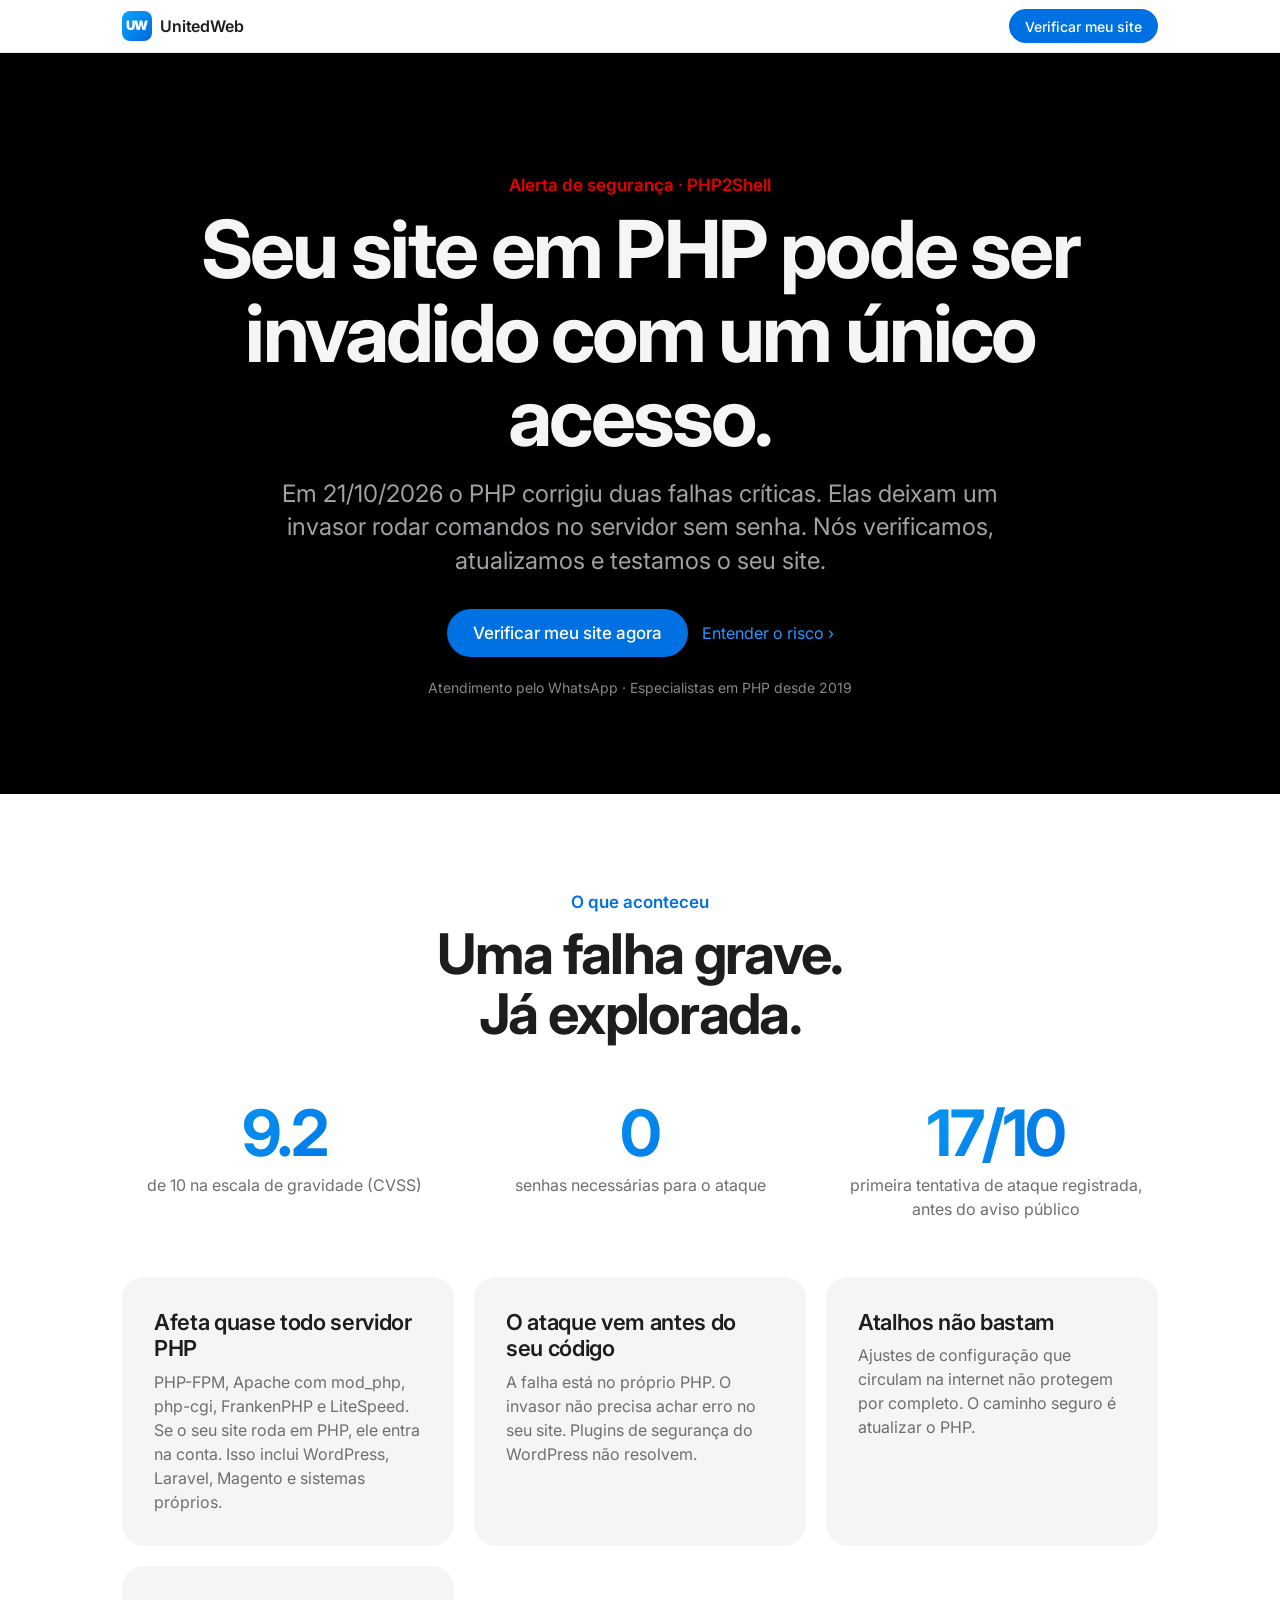
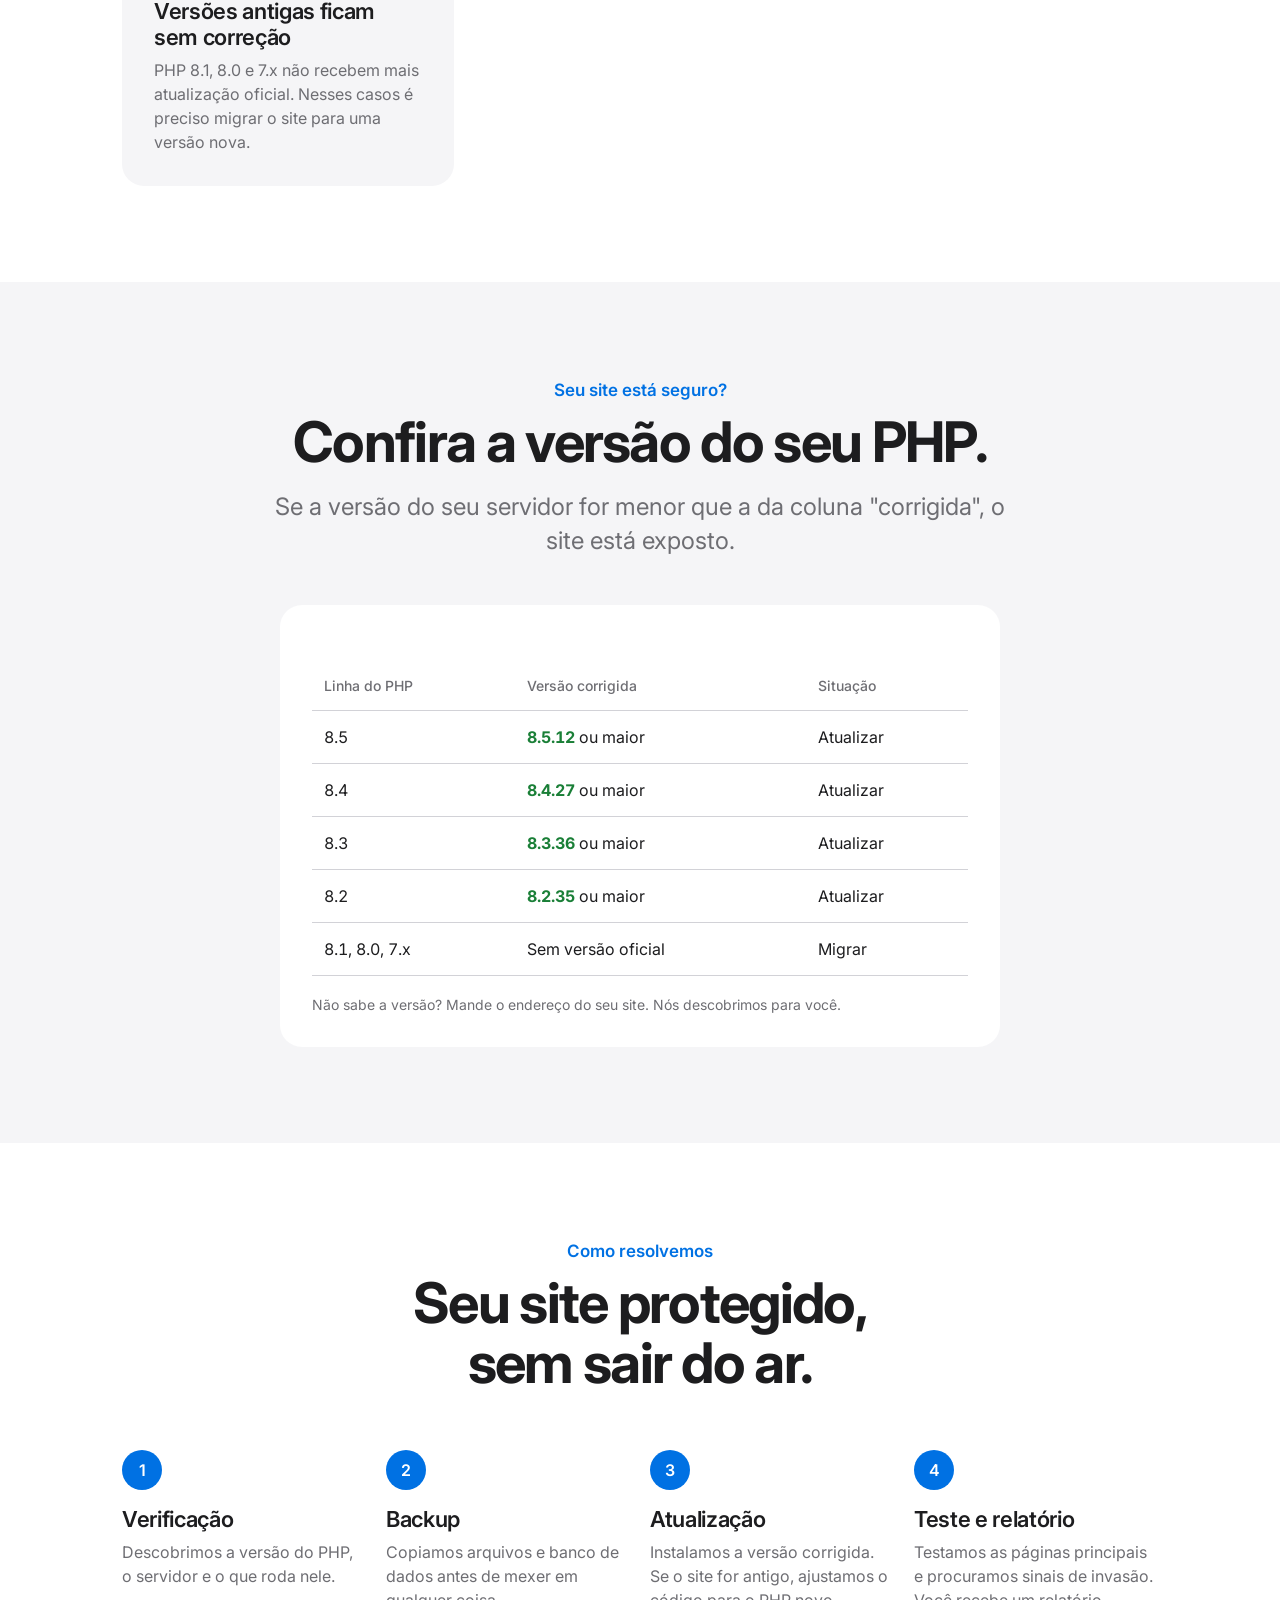
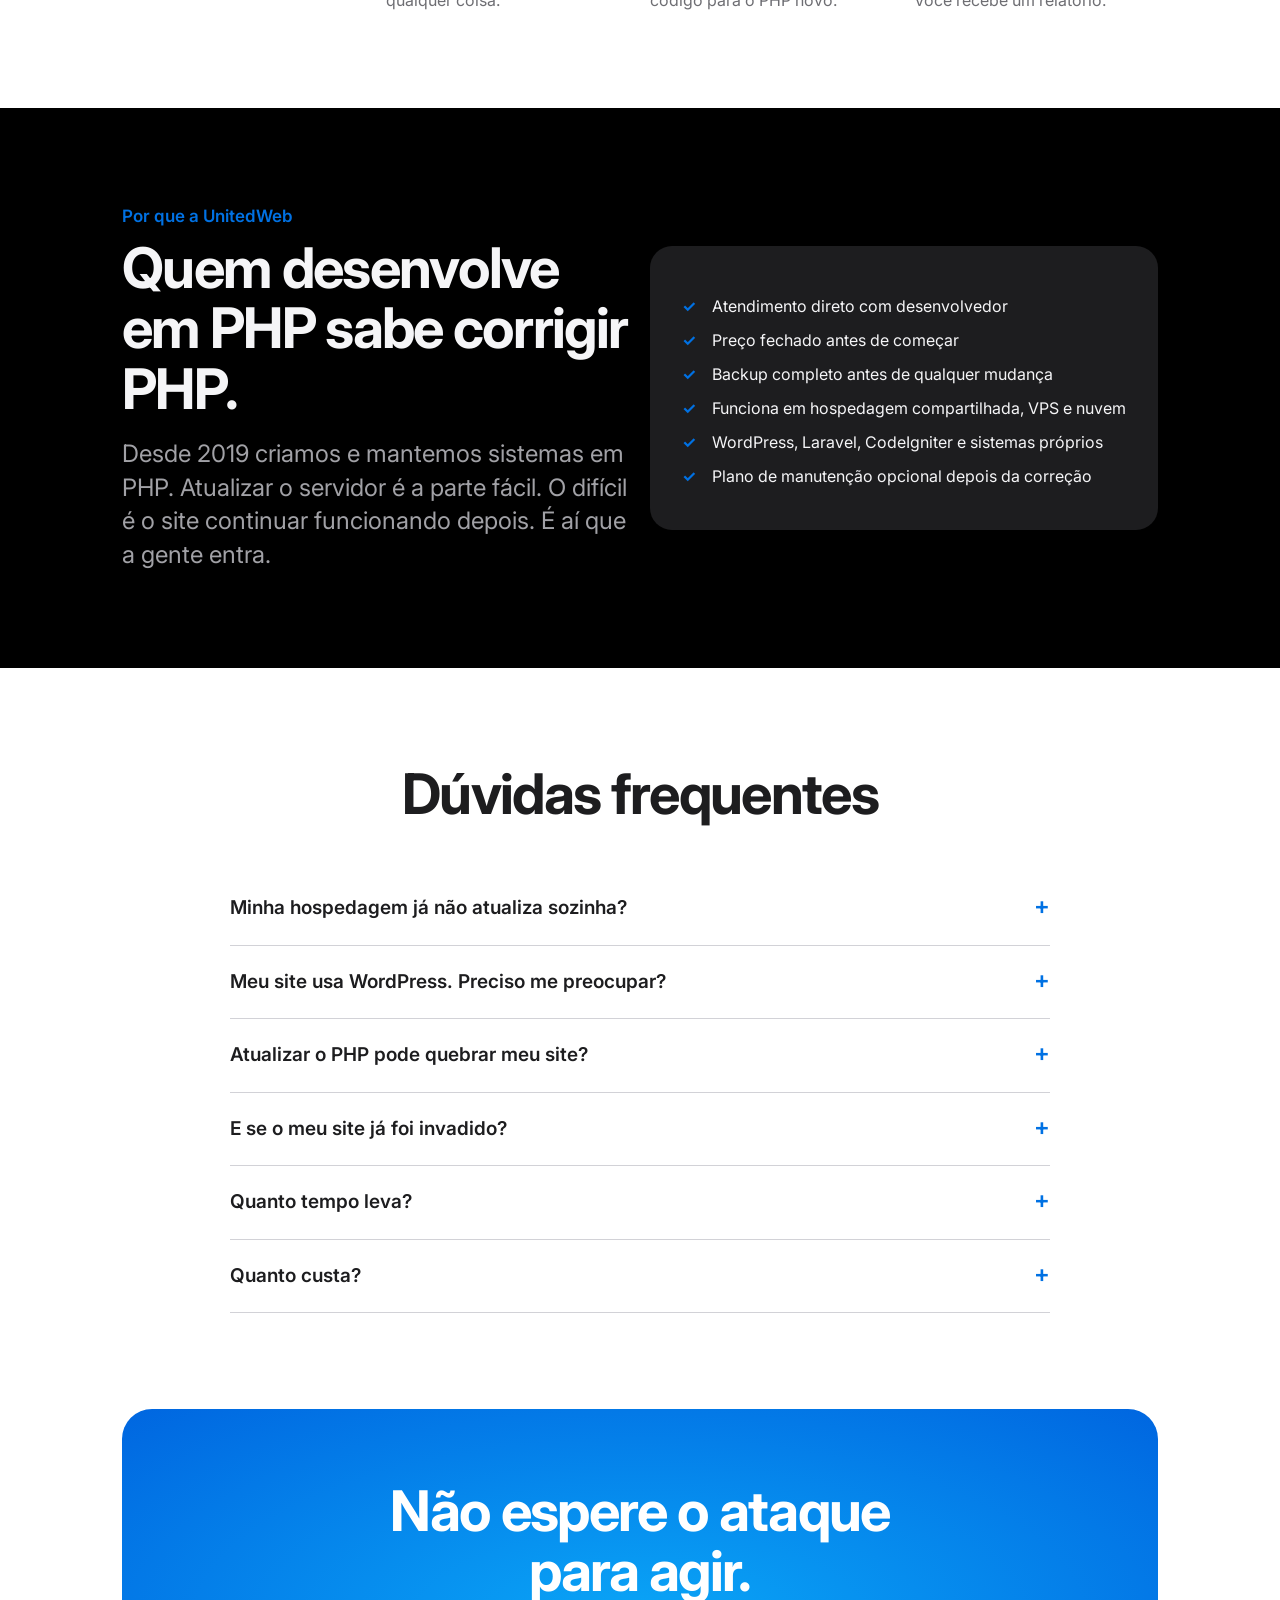
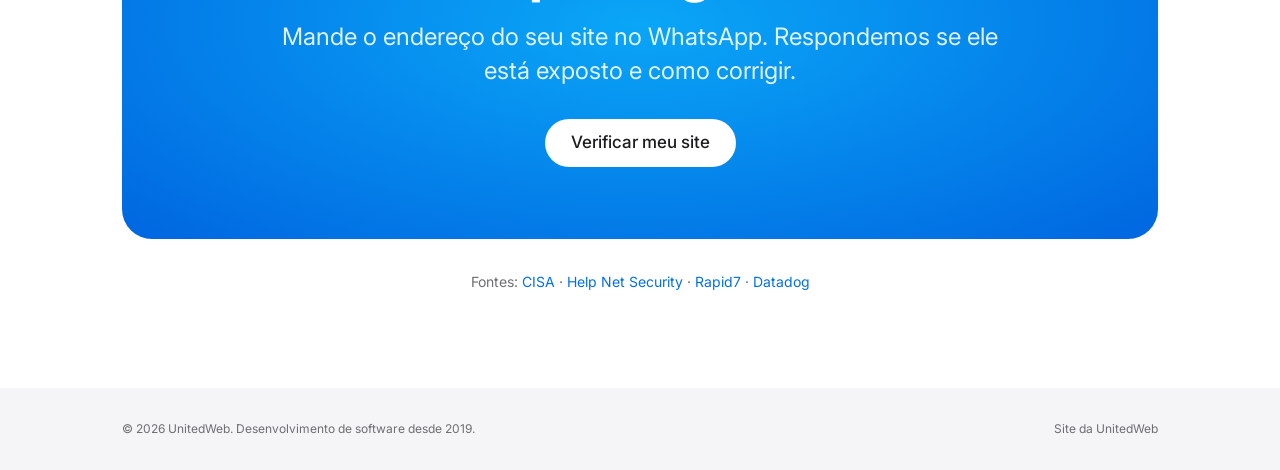
==== php2shell/index.html @ ccfaf6d2 "feat: site da UnitedWeb e landing page da campanha PHP2Shell Co-Authored-By: Claude Opus 5.5 <norepl" ====
<!doctype html>
<html lang="pt-BR">
<head>
  <meta charset="utf-8">
  <meta name="viewport" content="width=device-width, initial-scale=1">
  <title>Falha PHP2Shell: corrija seu site PHP hoje — UnitedWeb</title>
  <meta name="description" content="Falha crítica no PHP (CVE-2026-109618 e CVE-2026-109619) permite invasão sem senha. A UnitedWeb verifica, atualiza o PHP e testa o seu site.">
  <meta property="og:title" content="Falha PHP2Shell: seu site PHP está protegido?">
  <meta property="og:description" content="Verificação, atualização do PHP e teste do site, feitos por especialistas desde 2019.">
  <meta property="og:image" content="../assets/og.png">
  <meta name="theme-color" content="#000000">
  <link rel="preconnect" href="https://fonts.googleapis.com">
  <link rel="preconnect" href="https://fonts.gstatic.com" crossorigin>
  <link href="https://fonts.googleapis.com/css2?family=Inter:wght@400;500;600;700;900&display=swap" rel="stylesheet">
  <link rel="stylesheet" href="../styles.css">
</head>
<body class="has-sticky">
  <nav class="nav">
    <div class="wrap">
      <a class="logo" href="../"><b>UW</b> UnitedWeb</a>
      <a class="btn" style="min-height:34px;padding:0 16px;font-size:14px" data-wa="Olá! Quero verificar meu site contra a falha PHP2Shell.">Verificar meu site</a>
    </div>
  </nav>

  <header class="hero dark center">
    <div class="wrap">
      <p class="eyebrow red">Alerta de segurança · PHP2Shell</p>
      <h1>Seu site em PHP pode ser invadido com um único acesso.</h1>
      <p class="lead" style="color:#a1a1a6">Em 21/10/2026 o PHP corrigiu duas falhas críticas. Elas deixam um invasor rodar comandos no servidor sem senha. Nós verificamos, atualizamos e testamos o seu site.</p>
      <div class="btns">
        <a class="btn" data-wa="Olá! Quero verificar meu site contra a falha PHP2Shell.">Verificar meu site agora</a>
        <a class="link-arrow" style="color:#2997ff" href="#risco">Entender o risco</a>
      </div>
      <p class="small" style="color:#86868b;margin-top:20px">Atendimento pelo WhatsApp · Especialistas em PHP desde 2019</p>
    </div>
  </header>

  <section id="risco">
    <div class="wrap">
      <div class="center">
        <p class="eyebrow">O que aconteceu</p>
        <h2>Uma falha grave.<br>Já explorada.</h2>
      </div>
      <div class="stats center">
        <div class="stat"><strong>9.2</strong><span>de 10 na escala de gravidade (CVSS)</span></div>
        <div class="stat"><strong>0</strong><span>senhas necessárias para o ataque</span></div>
        <div class="stat"><strong>17/10</strong><span>primeira tentativa de ataque registrada, antes do aviso público</span></div>
      </div>
      <div class="grid g2">
        <div class="card"><h3>Afeta quase todo servidor PHP</h3><p>PHP-FPM, Apache com mod_php, php-cgi, FrankenPHP e LiteSpeed. Se o seu site roda em PHP, ele entra na conta. Isso inclui WordPress, Laravel, Magento e sistemas próprios.</p></div>
        <div class="card"><h3>O ataque vem antes do seu código</h3><p>A falha está no próprio PHP. O invasor não precisa achar erro no seu site. Plugins de segurança do WordPress não resolvem.</p></div>
        <div class="card"><h3>Atalhos não bastam</h3><p>Ajustes de configuração que circulam na internet não protegem por completo. O caminho seguro é atualizar o PHP.</p></div>
        <div class="card"><h3>Versões antigas ficam sem correção</h3><p>PHP 8.1, 8.0 e 7.x não recebem mais atualização oficial. Nesses casos é preciso migrar o site para uma versão nova.</p></div>
      </div>
    </div>
  </section>

  <section class="soft">
    <div class="wrap">
      <div class="center">
        <p class="eyebrow">Seu site está seguro?</p>
        <h2>Confira a versão do seu PHP.</h2>
        <p class="lead">Se a versão do seu servidor for menor que a da coluna "corrigida", o site está exposto.</p>
      </div>
      <div class="card" style="max-width:720px;margin:48px auto 0">
        <table class="versions">
          <thead><tr><th>Linha do PHP</th><th>Versão corrigida</th><th>Situação</th></tr></thead>
          <tbody>
            <tr><td>8.5</td><td><strong>8.5.12</strong> ou maior</td><td>Atualizar</td></tr>
            <tr><td>8.4</td><td><strong>8.4.27</strong> ou maior</td><td>Atualizar</td></tr>
            <tr><td>8.3</td><td><strong>8.3.36</strong> ou maior</td><td>Atualizar</td></tr>
            <tr><td>8.2</td><td><strong>8.2.35</strong> ou maior</td><td>Atualizar</td></tr>
            <tr><td>8.1, 8.0, 7.x</td><td>Sem versão oficial</td><td>Migrar</td></tr>
          </tbody>
        </table>
        <p class="small muted" style="margin-top:18px">Não sabe a versão? Mande o endereço do seu site. Nós descobrimos para você.</p>
      </div>
    </div>
  </section>

  <section>
    <div class="wrap">
      <div class="center">
        <p class="eyebrow">Como resolvemos</p>
        <h2>Seu site protegido,<br>sem sair do ar.</h2>
      </div>
      <div class="steps">
        <div class="step"><h3>Verificação</h3><p class="muted">Descobrimos a versão do PHP, o servidor e o que roda nele.</p></div>
        <div class="step"><h3>Backup</h3><p class="muted">Copiamos arquivos e banco de dados antes de mexer em qualquer coisa.</p></div>
        <div class="step"><h3>Atualização</h3><p class="muted">Instalamos a versão corrigida. Se o site for antigo, ajustamos o código para o PHP novo.</p></div>
        <div class="step"><h3>Teste e relatório</h3><p class="muted">Testamos as páginas principais e procuramos sinais de invasão. Você recebe um relatório.</p></div>
      </div>
    </div>
  </section>

  <section class="dark">
    <div class="wrap">
      <div class="grid g2" style="margin-top:0;align-items:center">
        <div>
          <p class="eyebrow">Por que a UnitedWeb</p>
          <h2>Quem desenvolve em PHP sabe corrigir PHP.</h2>
          <p class="lead" style="color:#a1a1a6">Desde 2019 criamos e mantemos sistemas em PHP. Atualizar o servidor é a parte fácil. O difícil é o site continuar funcionando depois. É aí que a gente entra.</p>
        </div>
        <div class="card">
          <ul class="check">
            <li>Atendimento direto com desenvolvedor</li>
            <li>Preço fechado antes de começar</li>
            <li>Backup completo antes de qualquer mudança</li>
            <li>Funciona em hospedagem compartilhada, VPS e nuvem</li>
            <li>WordPress, Laravel, CodeIgniter e sistemas próprios</li>
            <li>Plano de manutenção opcional depois da correção</li>
          </ul>
        </div>
      </div>
    </div>
  </section>

  <section>
    <div class="wrap">
      <div class="center"><h2>Dúvidas frequentes</h2></div>
      <div class="faq">
        <details><summary>Minha hospedagem já não atualiza sozinha?</summary><p>Algumas atualizam, outras não. Muitas deixam a versão do PHP por conta do cliente. Vale conferir. A verificação é rápida.</p></details>
        <details><summary>Meu site usa WordPress. Preciso me preocupar?</summary><p>Sim. WordPress roda em PHP. A falha está no PHP do servidor, não no WordPress, então plugin de segurança não resolve.</p></details>
        <details><summary>Atualizar o PHP pode quebrar meu site?</summary><p>Pode, se o site for antigo. Por isso fazemos backup antes, testamos depois e ajustamos o código quando precisa.</p></details>
        <details><summary>E se o meu site já foi invadido?</summary><p>Procuramos arquivos alterados e acessos estranhos. Se acharmos algo, limpamos o servidor e trocamos as senhas.</p></details>
        <details><summary>Quanto tempo leva?</summary><p>Na maioria dos casos, a correção sai no mesmo dia. Sites antigos que precisam de ajuste no código levam um pouco mais.</p></details>
        <details><summary>Quanto custa?</summary><p>Depende do servidor e da idade do site. Depois da verificação, você recebe o preço fechado antes de qualquer trabalho.</p></details>
      </div>
    </div>
  </section>

  <section style="padding-top:0">
    <div class="wrap">
      <div class="cta-box">
        <h2>Não espere o ataque<br>para agir.</h2>
        <p class="lead" style="margin-left:auto;margin-right:auto">Mande o endereço do seu site no WhatsApp. Respondemos se ele está exposto e como corrigir.</p>
        <div class="btns" style="justify-content:center"><a class="btn white" data-wa="Olá! Quero verificar meu site contra a falha PHP2Shell. O endereço é: ">Verificar meu site</a></div>
      </div>
      <p class="small muted center" style="margin-top:32px">Fontes:
        <a href="https://www.cisa.gov/news-events/alerts/2026/10/21/critical-vulnerabilities-php-require-immediate-patching" target="_blank" rel="noopener">CISA</a> ·
        <a href="https://www.helpnetsecurity.com/2026/10/21/php2shell-php-vulnerabilities-patched-cve-2026-109618-cve-2026-109619/" target="_blank" rel="noopener">Help Net Security</a> ·
        <a href="https://www.rapid7.com/blog/post/etr-cve-2026-109618-and-cve-2026-109619-critical-unauthenticated-remote-code-execution-in-php/" target="_blank" rel="noopener">Rapid7</a> ·
        <a href="https://securitylabs.datadoghq.com/articles/php2shell-critical-vulnerabilities-in-php/" target="_blank" rel="noopener">Datadog</a>
      </p>
    </div>
  </section>

  <footer>
    <div class="wrap">
      <span>© <span data-year>2026</span> UnitedWeb. Desenvolvimento de software desde 2019.</span>
      <span><a href="../">Site da UnitedWeb</a></span>
    </div>
  </footer>

  <div class="sticky-cta"><a class="btn" data-wa="Olá! Quero verificar meu site contra a falha PHP2Shell.">Verificar meu site no WhatsApp</a></div>
  <script src="../main.js"></script>
</body>
</html>
---- styles.css ----
:root {
  --blue: #0071e3;
  --blue-dark: #0060c4;
  --brand-a: #0aa6f7;
  --brand-b: #0066e0;
  --ink: #1d1d1f;
  --muted: #6e6e73;
  --line: #d2d2d7;
  --soft: #f5f5f7;
  --white: #fff;
  --danger: #e30000;
  --radius: 22px;
  --max: 1080px;
}

* { box-sizing: border-box; margin: 0; padding: 0; }
html { scroll-behavior: smooth; }
body {
  font-family: "Inter", -apple-system, BlinkMacSystemFont, "SF Pro Text", "Helvetica Neue", Arial, sans-serif;
  color: var(--ink);
  background: var(--white);
  line-height: 1.5;
  -webkit-font-smoothing: antialiased;
}
img { max-width: 100%; display: block; }
a { color: var(--blue); text-decoration: none; }
a:hover { text-decoration: underline; }

.wrap { max-width: var(--max); margin: 0 auto; padding: 0 22px; }
section { padding: 96px 0; }
.soft { background: var(--soft); }
.dark { background: #000; color: #f5f5f7; }
.dark .muted { color: #a1a1a6; }
.center { text-align: center; }

.nav {
  position: sticky; top: 0; z-index: 50;
  background: rgba(255,255,255,.8);
  backdrop-filter: saturate(180%) blur(20px);
  -webkit-backdrop-filter: saturate(180%) blur(20px);
  border-bottom: 1px solid rgba(0,0,0,.08);
}
.nav .wrap { display: flex; align-items: center; justify-content: space-between; height: 52px; gap: 16px; }
.logo { display: flex; align-items: center; gap: 8px; color: var(--ink); font-weight: 600; letter-spacing: -.01em; }
.logo:hover { text-decoration: none; }
.logo b {
  display: inline-grid; place-items: center; width: 30px; height: 30px; border-radius: 8px;
  background: linear-gradient(135deg, var(--brand-a), var(--brand-b));
  color: #fff; font-weight: 900; font-size: 13px; letter-spacing: -.06em;
}
.nav-links { display: flex; gap: 24px; font-size: 13px; }
.nav-links a { color: var(--ink); opacity: .8; }
.nav-links a:hover { opacity: 1; text-decoration: none; }
@media (max-width: 760px) { .nav-links { display: none; } }

.eyebrow { font-size: 17px; font-weight: 600; color: var(--blue); margin-bottom: 8px; }
.eyebrow.red { color: var(--danger); }
h1 { font-size: clamp(40px, 7vw, 80px); line-height: 1.05; letter-spacing: -.035em; font-weight: 700; }
h2 { font-size: clamp(32px, 5vw, 56px); line-height: 1.08; letter-spacing: -.03em; font-weight: 700; }
h3 { font-size: 22px; line-height: 1.2; letter-spacing: -.015em; font-weight: 600; margin-bottom: 8px; }
.lead { font-size: clamp(19px, 2.4vw, 24px); line-height: 1.4; color: var(--muted); margin-top: 18px; max-width: 760px; }
.center .lead { margin-left: auto; margin-right: auto; }
.muted { color: var(--muted); }
.small { font-size: 14px; }

.btns { display: flex; flex-wrap: wrap; gap: 14px; margin-top: 32px; align-items: center; }
.center .btns { justify-content: center; }
.btn {
  display: inline-flex; align-items: center; justify-content: center; gap: 8px;
  min-height: 48px; padding: 0 26px; border-radius: 980px;
  background: var(--blue); color: #fff; font-size: 17px; font-weight: 500;
  border: 0; cursor: pointer; transition: background .2s;
}
.btn:hover { background: var(--blue-dark); text-decoration: none; }
.btn.ghost { background: transparent; color: var(--blue); border: 1px solid var(--blue); }
.btn.ghost:hover { background: rgba(0,113,227,.06); }
.btn.white { background: #fff; color: var(--ink); }
.link-arrow::after { content: " ›"; }

.hero { padding: 120px 0 96px; }
.hero-brand {
  background: radial-gradient(ellipse at center, var(--brand-a) 0%, var(--brand-b) 100%);
  color: #fff;
}
.hero-brand .lead { color: rgba(255,255,255,.88); }
.hero-brand .eyebrow { color: #fff; opacity: .9; }
.hero-mark { font-size: clamp(72px, 14vw, 150px); font-weight: 900; letter-spacing: -.08em; line-height: 1; margin-bottom: 28px; }

.alert-bar { background: #1d1d1f; color: #f5f5f7; font-size: 14px; text-align: center; padding: 12px 22px; }
.alert-bar a { color: #2997ff; }

.grid { display: grid; gap: 20px; margin-top: 56px; }
.g2 { grid-template-columns: repeat(auto-fit, minmax(min(300px, 100%), 1fr)); }
.g3 { grid-template-columns: repeat(auto-fit, minmax(min(260px, 100%), 1fr)); }
.card { background: var(--white); border-radius: var(--radius); padding: 32px; }
.soft .card { background: var(--white); }
section:not(.soft) .card { background: var(--soft); }
section.dark .card { background: #1d1d1f; }
.card p { color: var(--muted); }
.dark .card p { color: #a1a1a6; }
.icon { font-size: 30px; margin-bottom: 14px; }

.stats { display: grid; grid-template-columns: repeat(auto-fit, minmax(min(160px, 100%), 1fr)); gap: 32px; margin-top: 56px; }
.stat strong { display: block; font-size: clamp(40px, 6vw, 64px); letter-spacing: -.04em; line-height: 1; font-weight: 700;
  background: linear-gradient(135deg, var(--brand-a), var(--brand-b)); -webkit-background-clip: text; background-clip: text; color: transparent; }
.stat span { display: block; margin-top: 8px; color: var(--muted); }

.steps { counter-reset: s; display: grid; gap: 20px; margin-top: 56px; grid-template-columns: repeat(auto-fit, minmax(min(220px, 100%), 1fr)); }
.step { counter-increment: s; }
.step::before { content: counter(s); display: grid; place-items: center; width: 40px; height: 40px; border-radius: 50%;
  background: var(--blue); color: #fff; font-weight: 600; margin-bottom: 16px; }

.tags { display: flex; flex-wrap: wrap; gap: 10px; margin-top: 40px; justify-content: center; }
.tags span { padding: 8px 16px; border-radius: 980px; background: var(--white); border: 1px solid var(--line); font-size: 15px; }

.check { list-style: none; margin-top: 16px; }
.check li { padding-left: 30px; position: relative; margin: 10px 0; }
.check li::before { content: "✓"; position: absolute; left: 0; color: var(--blue); font-weight: 700; }

table.versions { font-variant-numeric: tabular-nums; width: 100%; border-collapse: collapse; margin-top: 24px; font-size: 16px; }
.versions th, .versions td { text-align: left; padding: 14px 12px; border-bottom: 1px solid var(--line); }
.versions th { color: var(--muted); font-weight: 500; font-size: 14px; }
.versions td strong { color: #1a7f37; }

details { border-bottom: 1px solid var(--line); padding: 22px 0; }
details summary { cursor: pointer; font-size: 19px; font-weight: 600; list-style: none; display: flex; justify-content: space-between; gap: 16px; }
details summary::after { content: "+"; color: var(--blue); font-size: 24px; line-height: 1; }
details[open] summary::after { content: "−"; }
details p { margin-top: 12px; color: var(--muted); max-width: 820px; }
.faq { max-width: 820px; margin: 48px auto 0; }

.cta-box { border-radius: 30px; padding: 72px 32px; text-align: center; color: #fff;
  background: radial-gradient(ellipse at center, var(--brand-a), var(--brand-b)); }
.cta-box .lead { color: rgba(255,255,255,.88); }

footer { background: var(--soft); color: var(--muted); font-size: 12px; padding: 32px 0; }
footer .wrap { display: flex; flex-wrap: wrap; justify-content: space-between; gap: 12px; }
footer a { color: var(--muted); }

.sticky-cta { display: none; }
@media (max-width: 760px) {
  section { padding: 72px 0; }
  .hero { padding: 88px 0 72px; }
  .sticky-cta { display: block; position: fixed; left: 16px; right: 16px; bottom: 16px; z-index: 60; }
  .sticky-cta .btn { width: 100%; box-shadow: 0 8px 30px rgba(0,0,0,.25); }
  body.has-sticky { padding-bottom: 80px; }
}
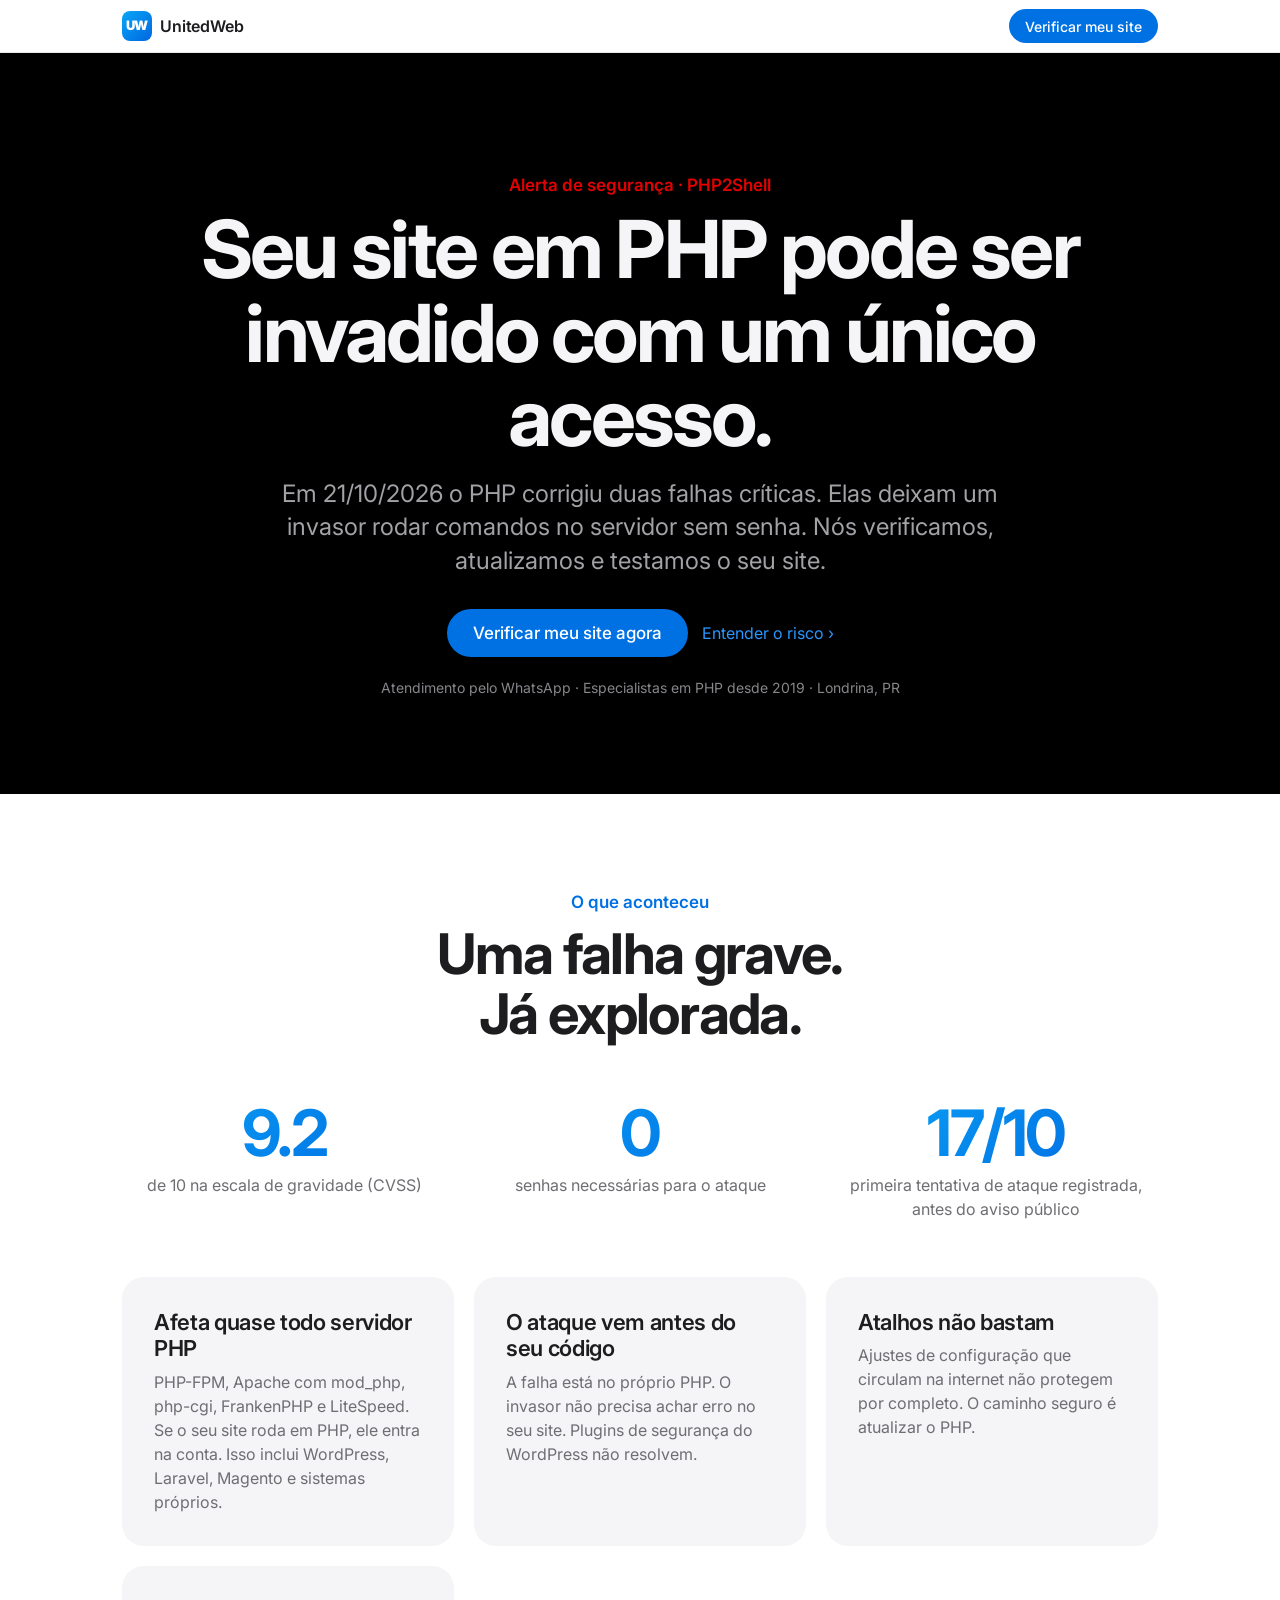
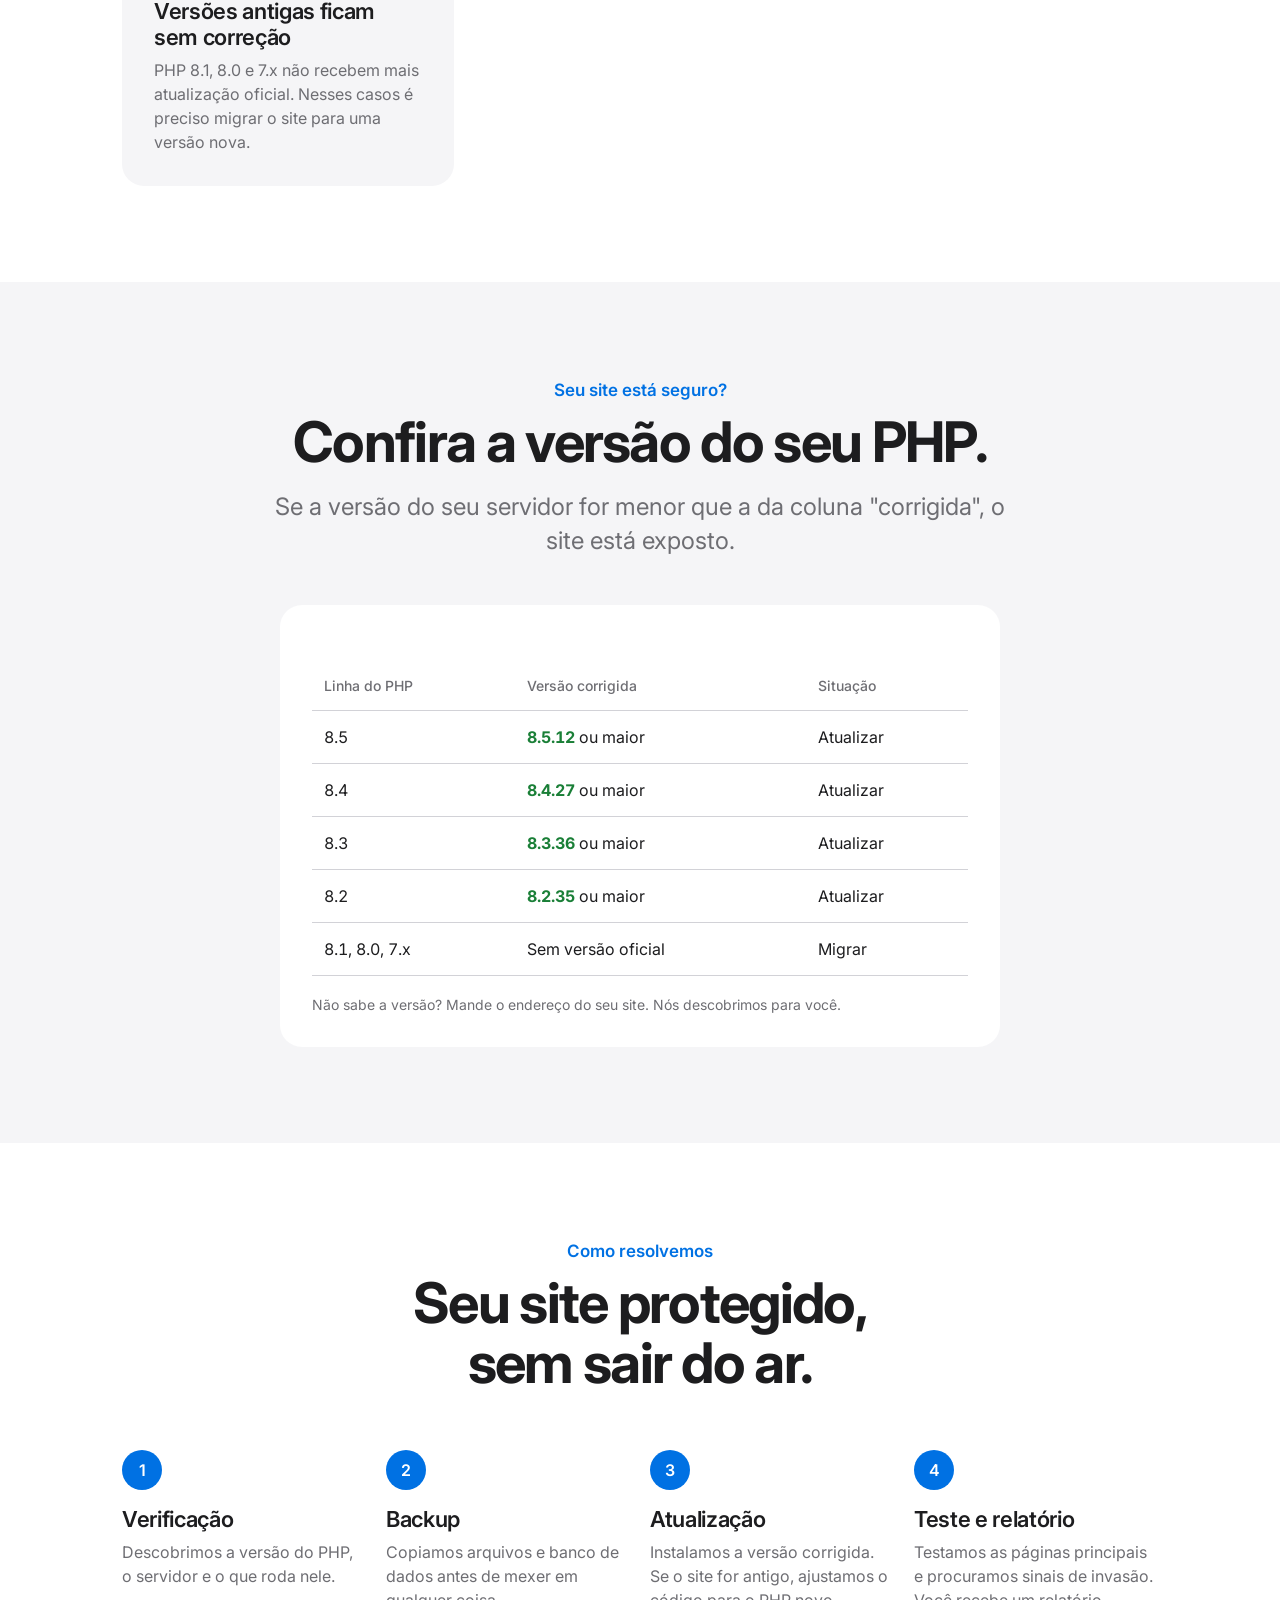
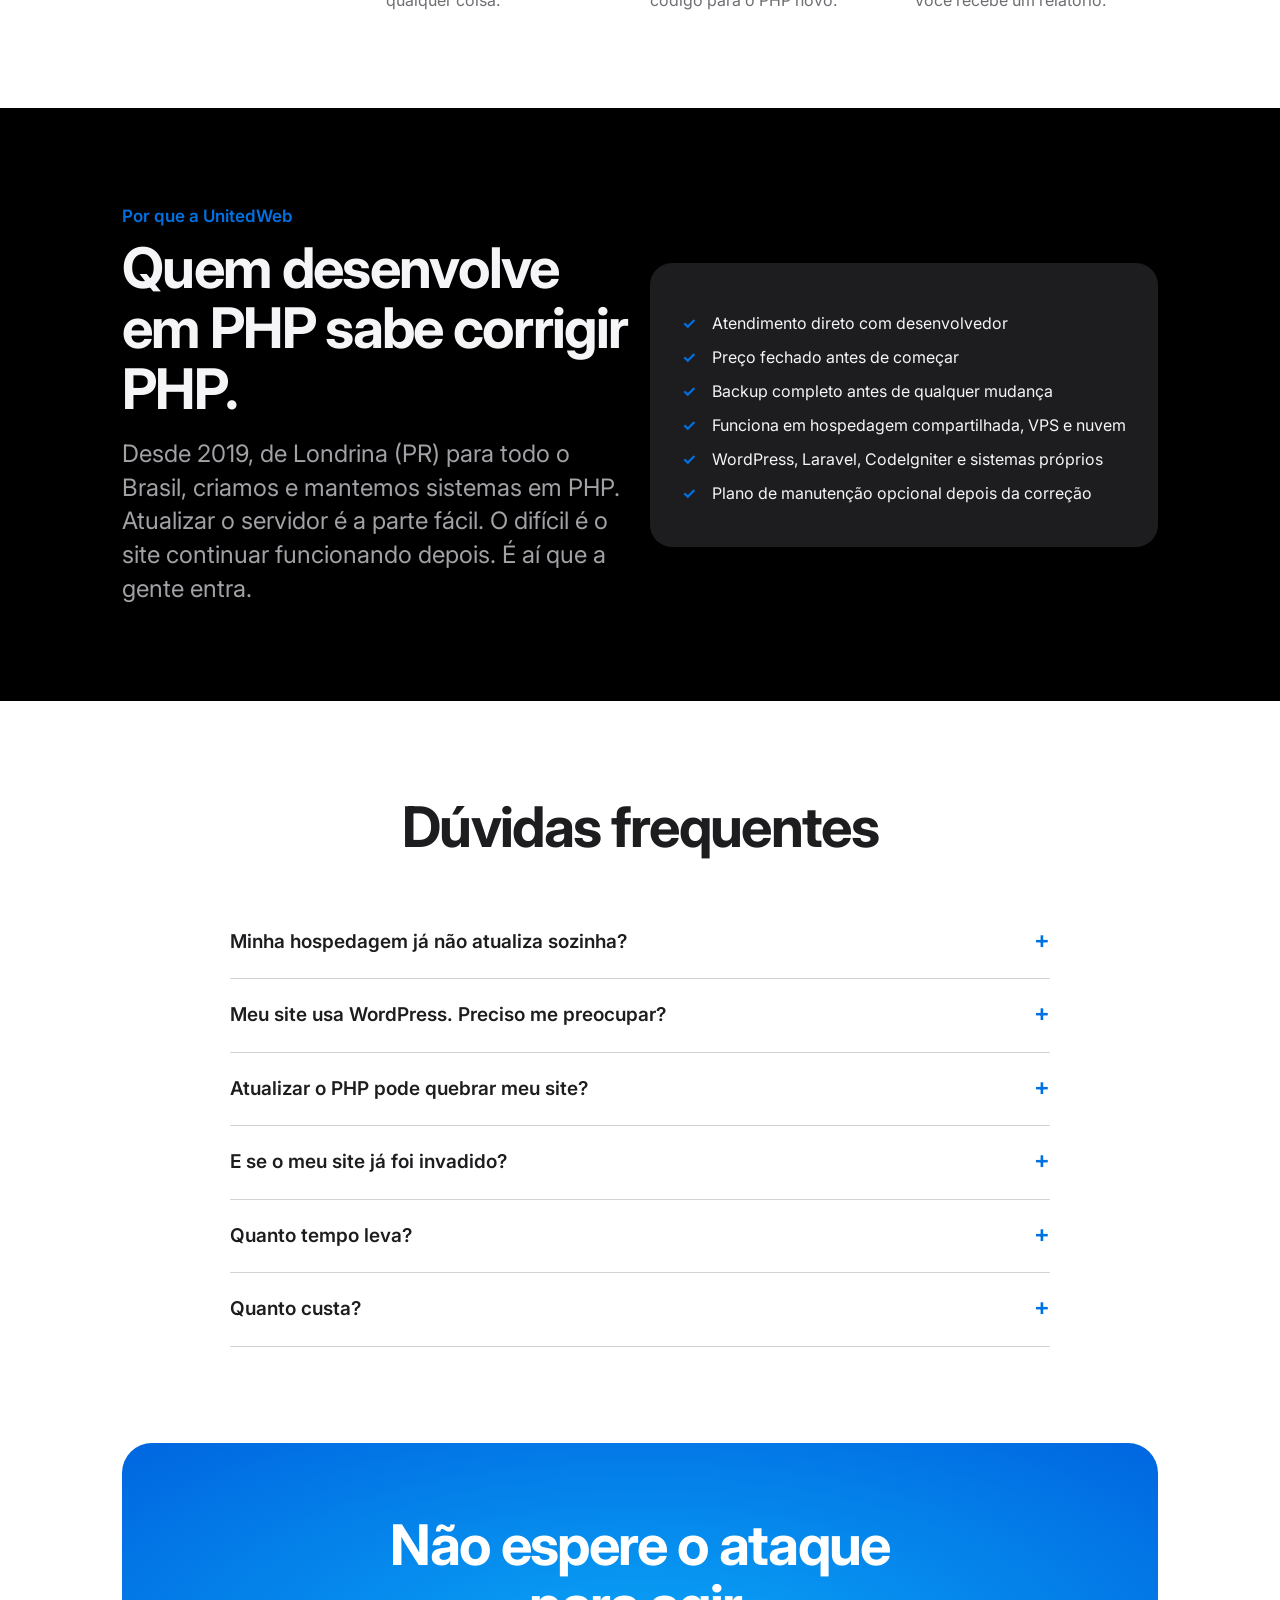
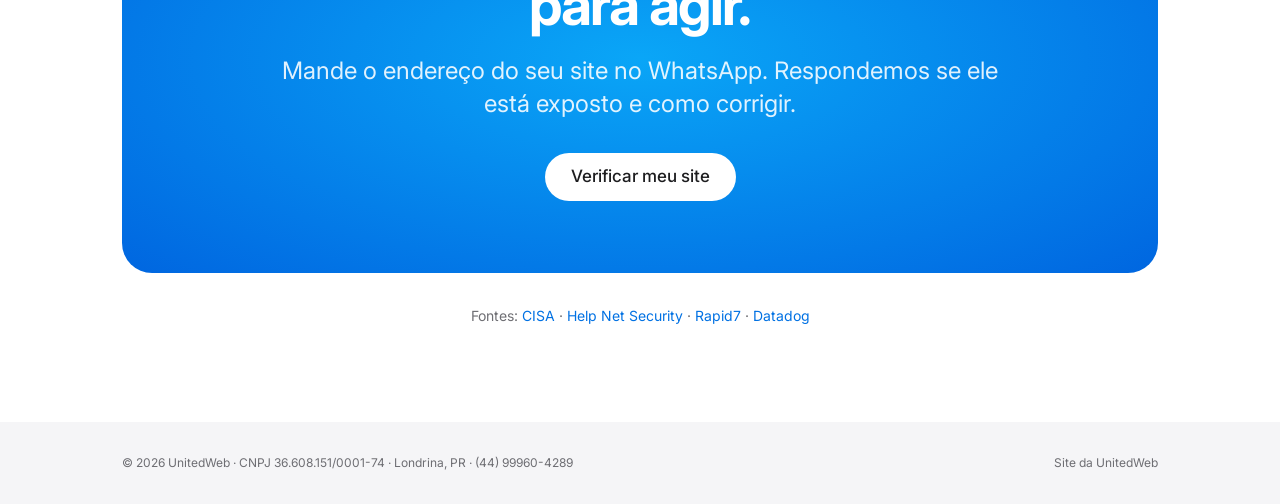
==== commit d6925986: "feat: CNPJ, Londrina e WhatsApp real Co-Authored-By: Claude Opus 5.5 <noreply@anthropic.com>" ====
--- a/php2shell/index.html
+++ b/php2shell/index.html
@@ -31,7 +31,7 @@
         <a class="btn" data-wa="Olá! Quero verificar meu site contra a falha PHP2Shell.">Verificar meu site agora</a>
         <a class="link-arrow" style="color:#2997ff" href="#risco">Entender o risco</a>
       </div>
-      <p class="small" style="color:#86868b;margin-top:20px">Atendimento pelo WhatsApp · Especialistas em PHP desde 2019</p>
+      <p class="small" style="color:#86868b;margin-top:20px">Atendimento pelo WhatsApp · Especialistas em PHP desde 2019 · Londrina, PR</p>
     </div>
   </header>
 
@@ -99,7 +99,7 @@
         <div>
           <p class="eyebrow">Por que a UnitedWeb</p>
           <h2>Quem desenvolve em PHP sabe corrigir PHP.</h2>
-          <p class="lead" style="color:#a1a1a6">Desde 2019 criamos e mantemos sistemas em PHP. Atualizar o servidor é a parte fácil. O difícil é o site continuar funcionando depois. É aí que a gente entra.</p>
+          <p class="lead" style="color:#a1a1a6">Desde 2019, de Londrina (PR) para todo o Brasil, criamos e mantemos sistemas em PHP. Atualizar o servidor é a parte fácil. O difícil é o site continuar funcionando depois. É aí que a gente entra.</p>
         </div>
         <div class="card">
           <ul class="check">
@@ -147,7 +147,7 @@
 
   <footer>
     <div class="wrap">
-      <span>© <span data-year>2026</span> UnitedWeb. Desenvolvimento de software desde 2019.</span>
+      <span>© <span data-year>2026</span> UnitedWeb · CNPJ 36.608.151/0001-74 · Londrina, PR · <a href="tel:+5544999604289">(44) 99960-4289</a></span>
       <span><a href="../">Site da UnitedWeb</a></span>
     </div>
   </footer>
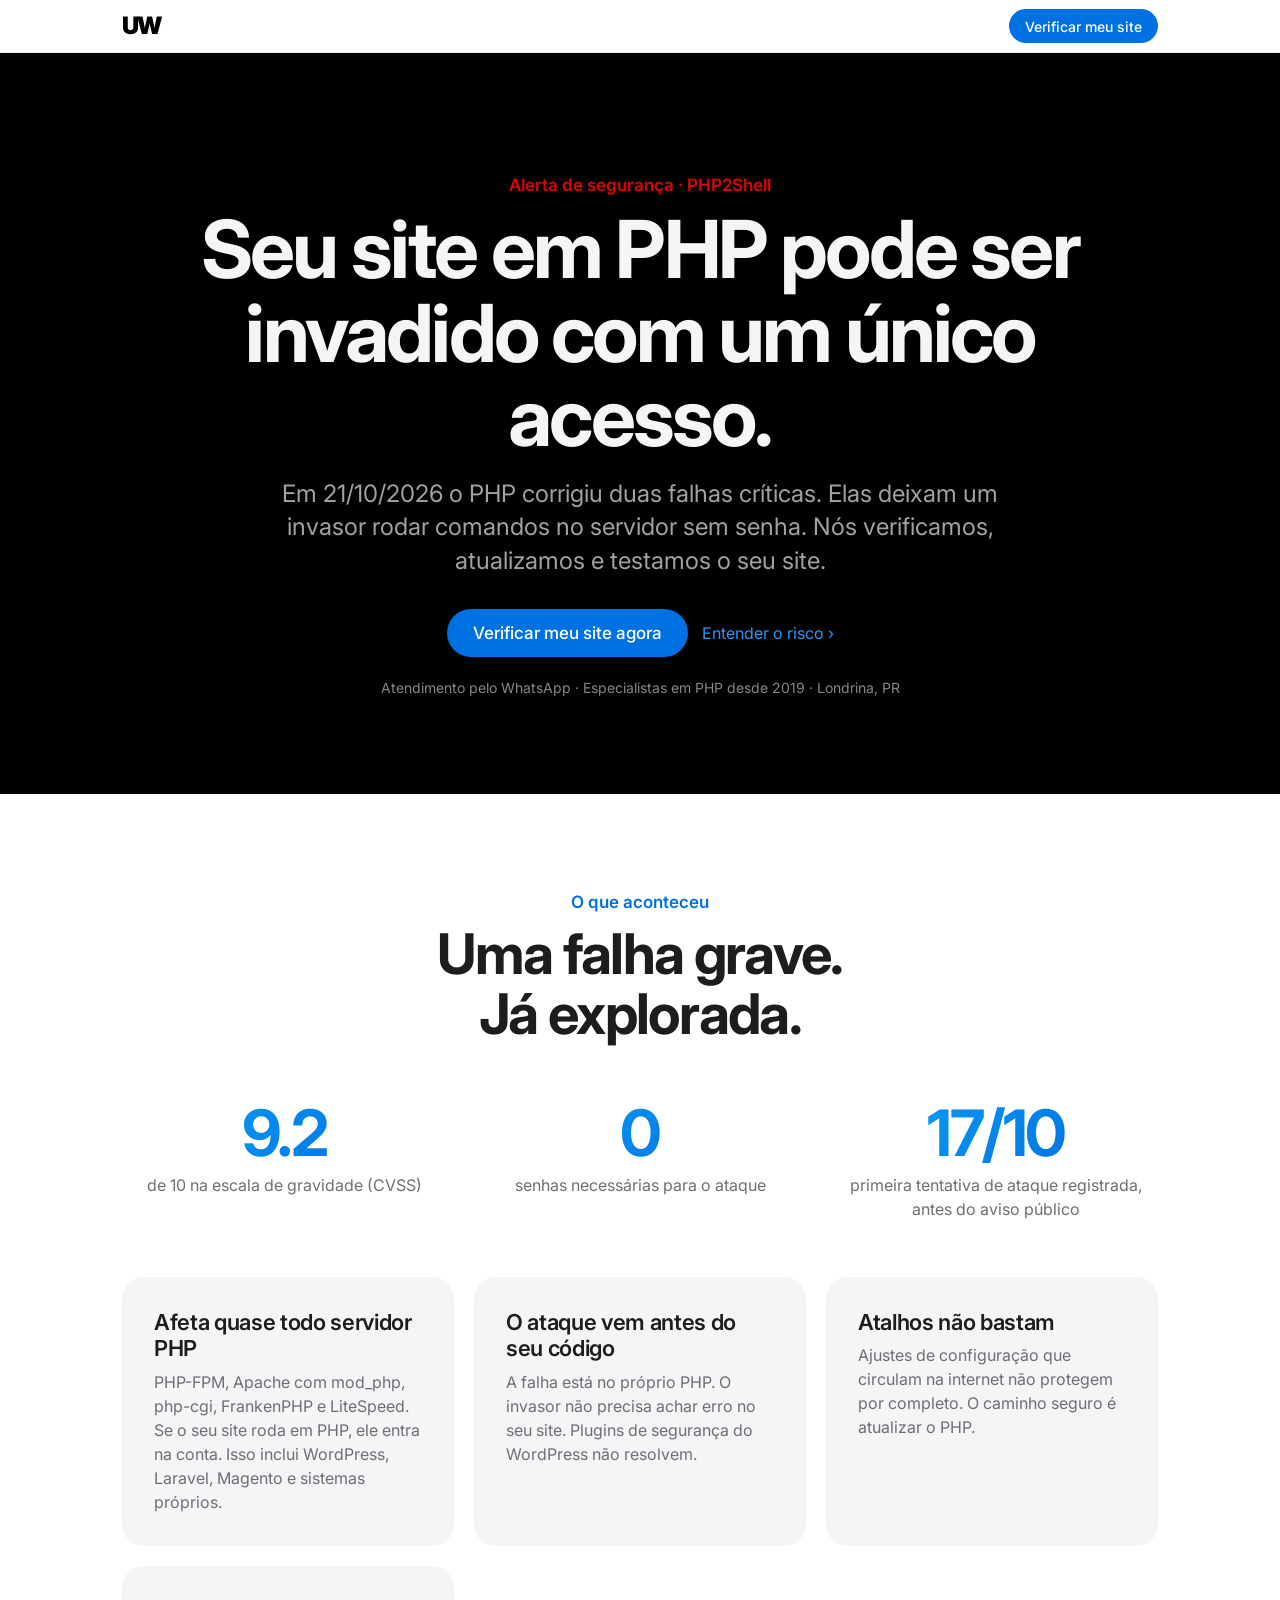
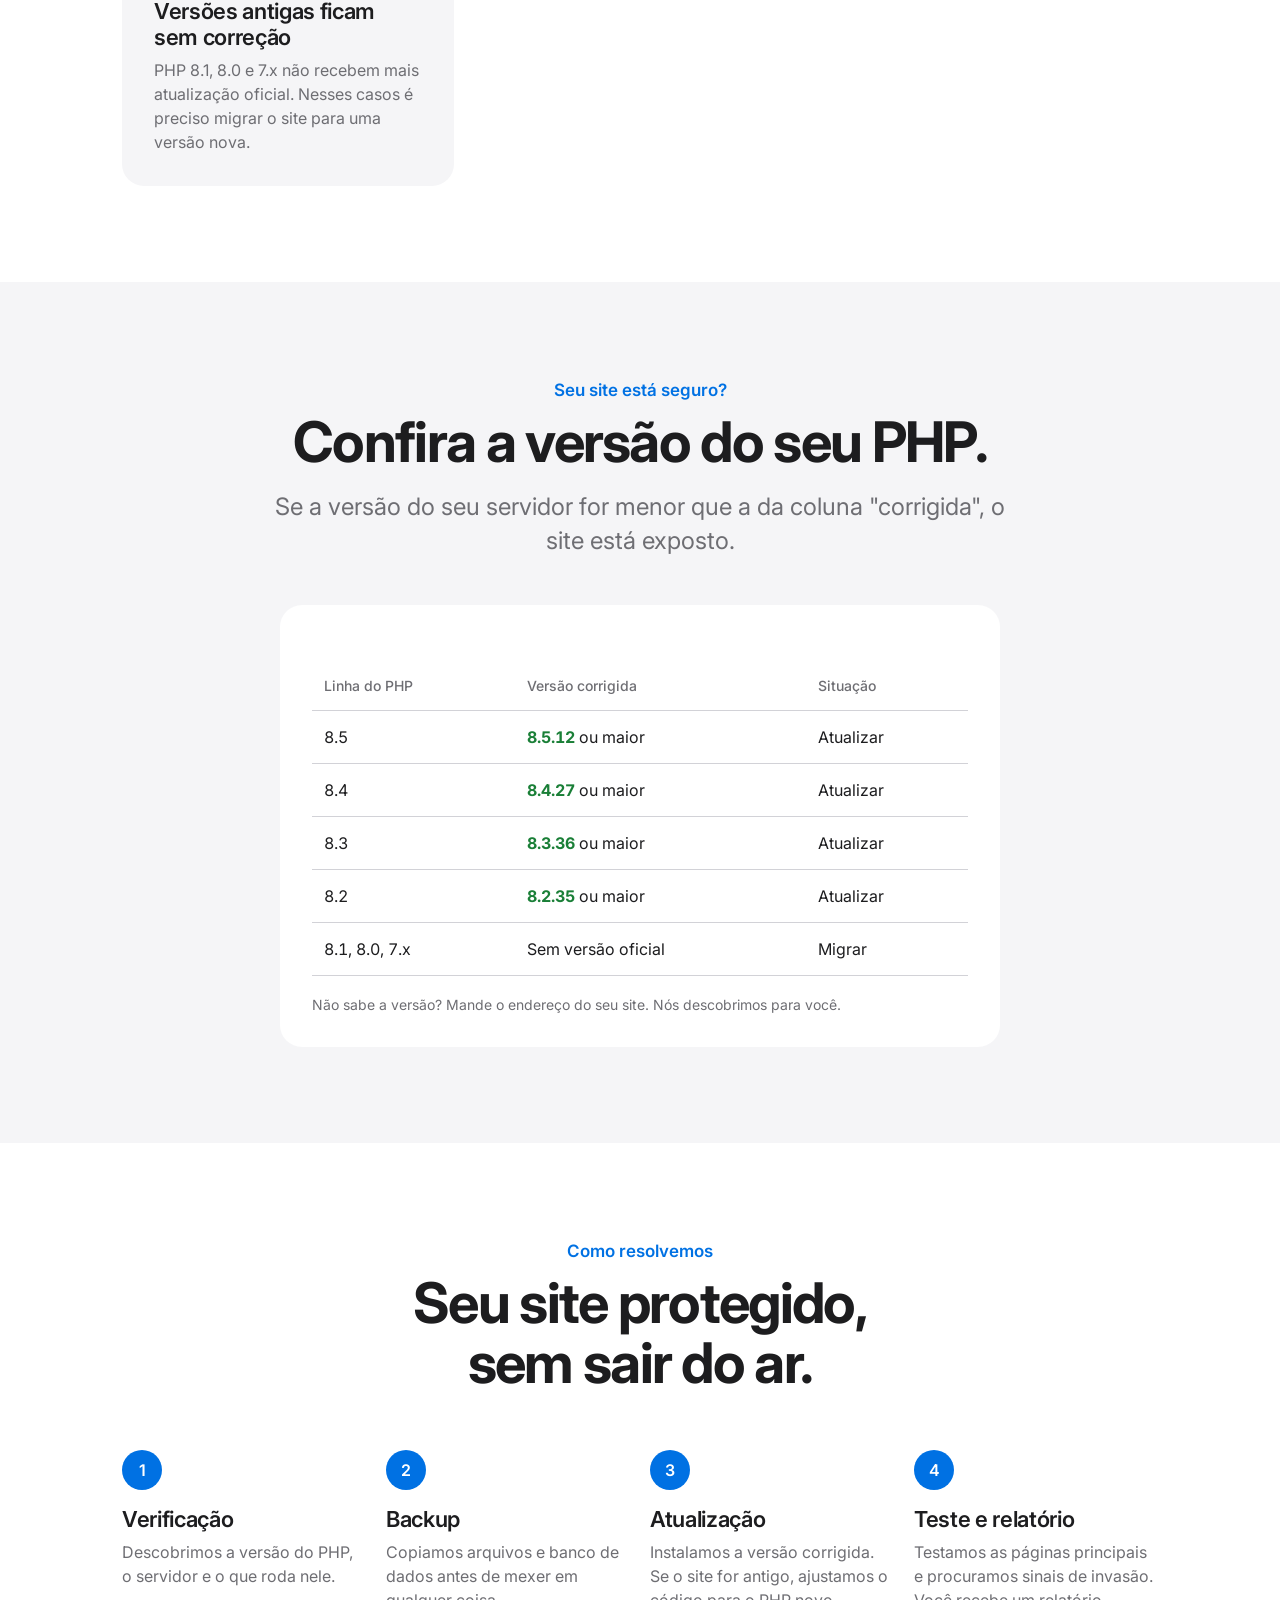
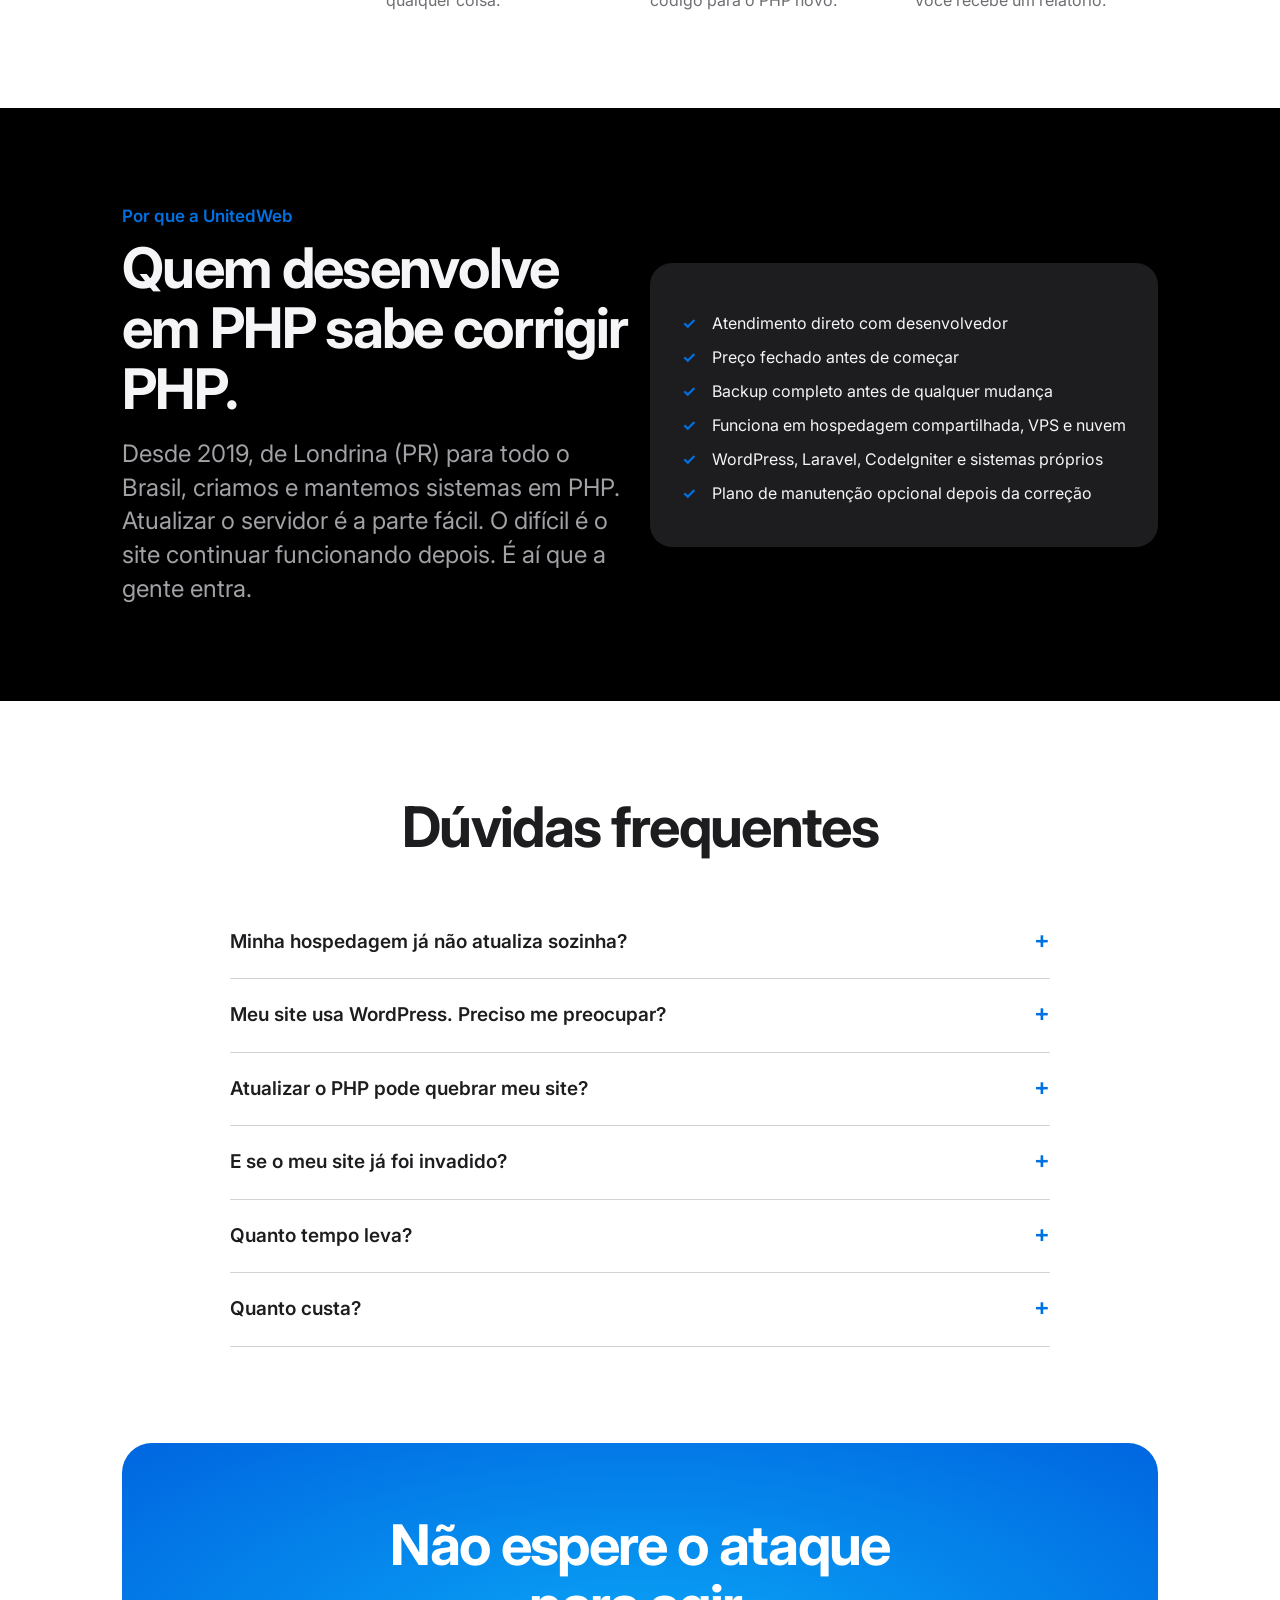
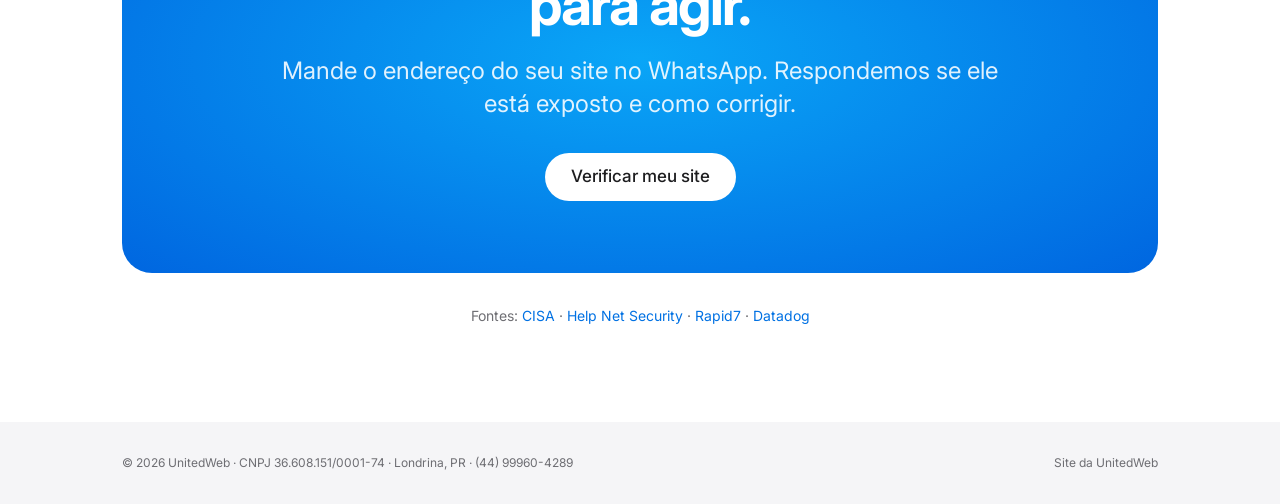
==== commit 24c4e8c1: "fix: logo só UW em preto Co-Authored-By: Claude Opus 5.5 <noreply@anthropic.com>" ====
--- a/php2shell/index.html
+++ b/php2shell/index.html
@@ -17,7 +17,7 @@
 <body class="has-sticky">
   <nav class="nav">
     <div class="wrap">
-      <a class="logo" href="../"><b>UW</b> UnitedWeb</a>
+      <a class="logo" href="../" aria-label="UnitedWeb">UW</a>
       <a class="btn" style="min-height:34px;padding:0 16px;font-size:14px" data-wa="Olá! Quero verificar meu site contra a falha PHP2Shell.">Verificar meu site</a>
     </div>
   </nav>
--- a/styles.css
+++ b/styles.css
@@ -41,13 +41,8 @@
   border-bottom: 1px solid rgba(0,0,0,.08);
 }
 .nav .wrap { display: flex; align-items: center; justify-content: space-between; height: 52px; gap: 16px; }
-.logo { display: flex; align-items: center; gap: 8px; color: var(--ink); font-weight: 600; letter-spacing: -.01em; }
+.logo { color: #000; font-weight: 900; font-size: 24px; letter-spacing: -.08em; line-height: 1; }
 .logo:hover { text-decoration: none; }
-.logo b {
-  display: inline-grid; place-items: center; width: 30px; height: 30px; border-radius: 8px;
-  background: linear-gradient(135deg, var(--brand-a), var(--brand-b));
-  color: #fff; font-weight: 900; font-size: 13px; letter-spacing: -.06em;
-}
 .nav-links { display: flex; gap: 24px; font-size: 13px; }
 .nav-links a { color: var(--ink); opacity: .8; }
 .nav-links a:hover { opacity: 1; text-decoration: none; }
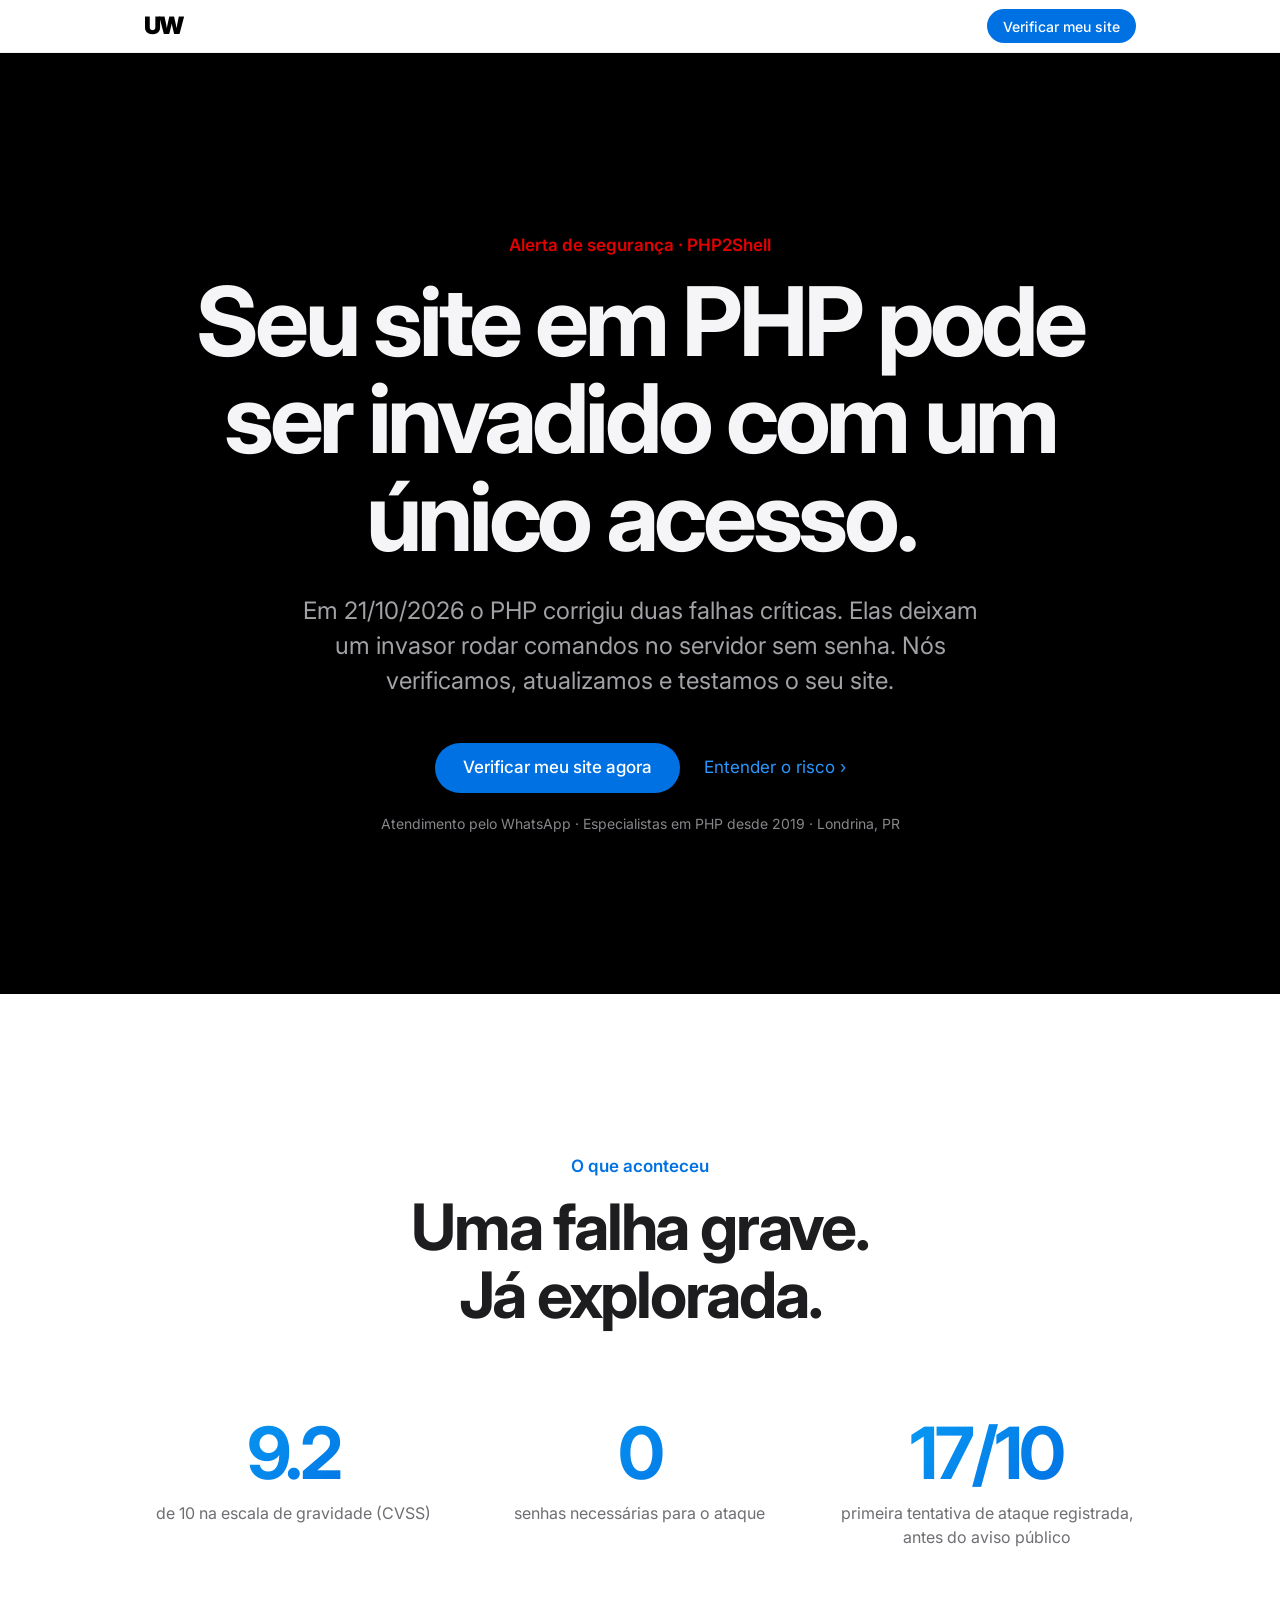
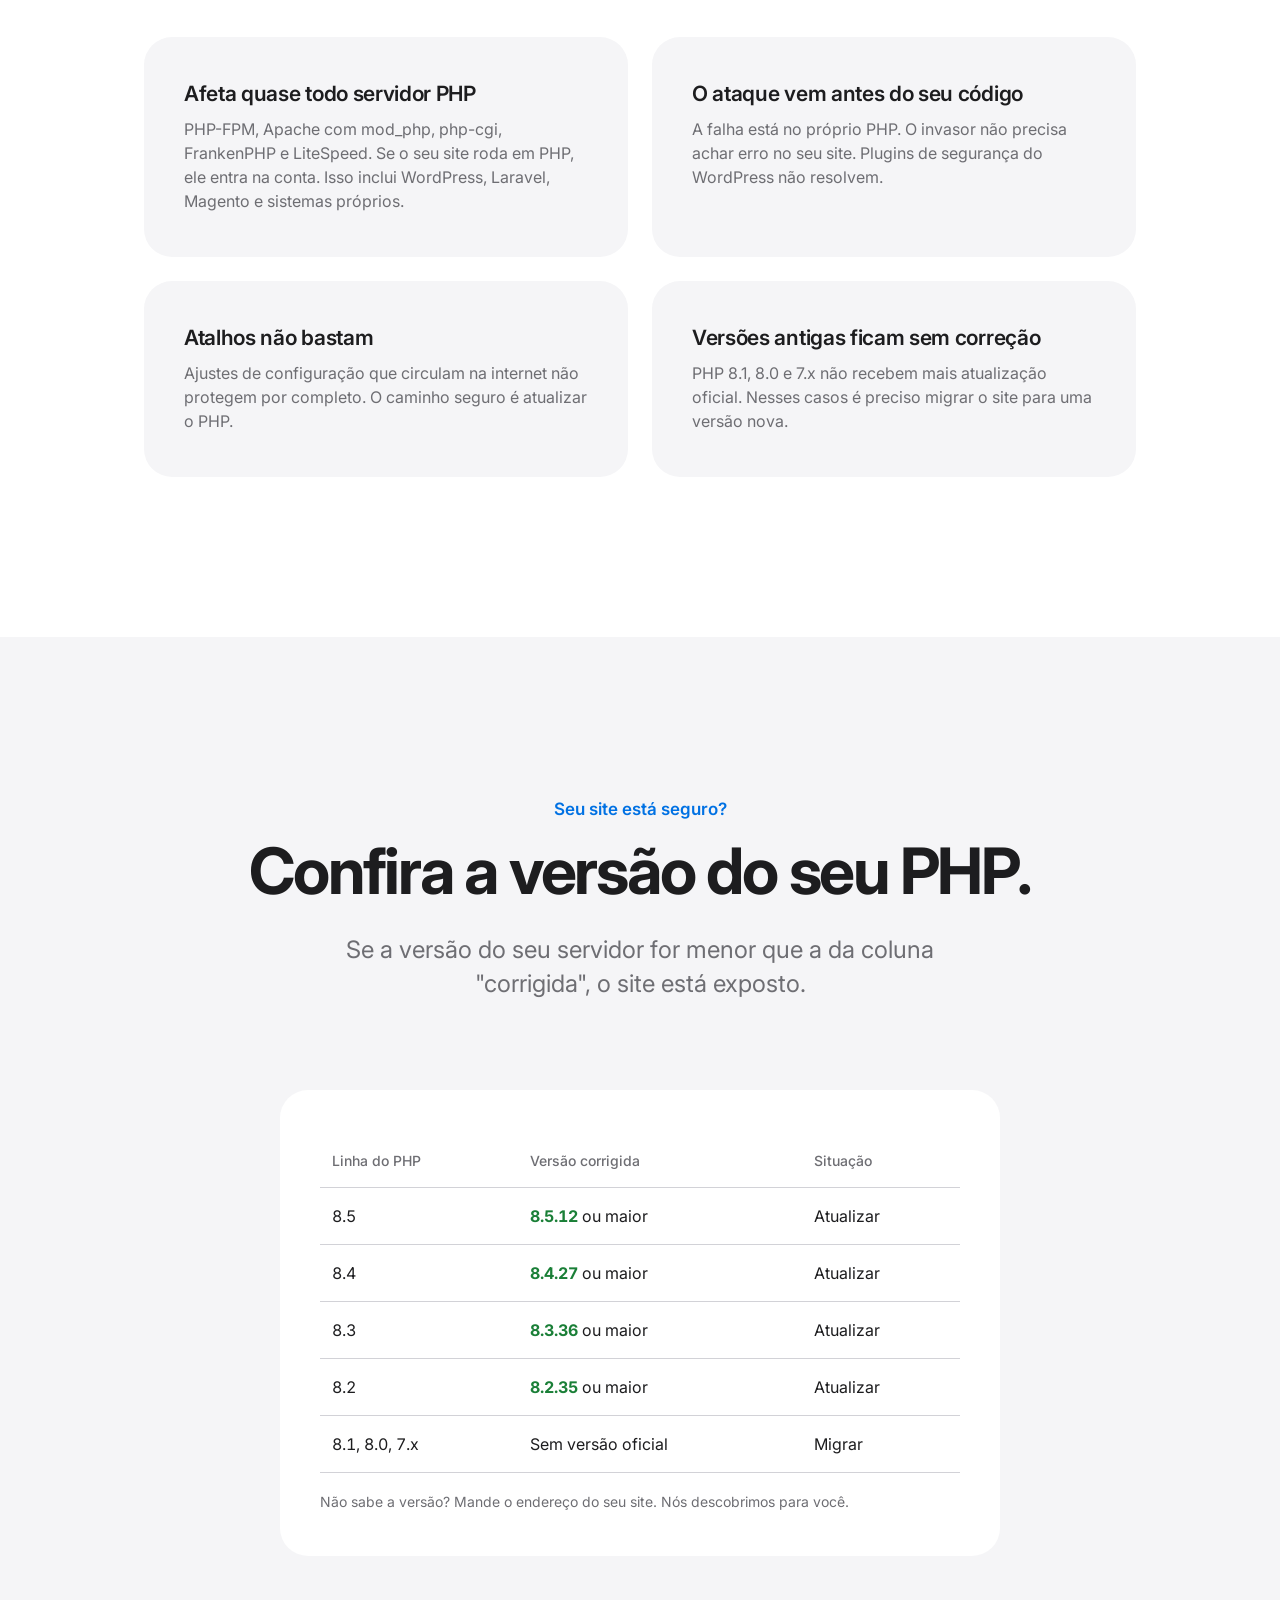
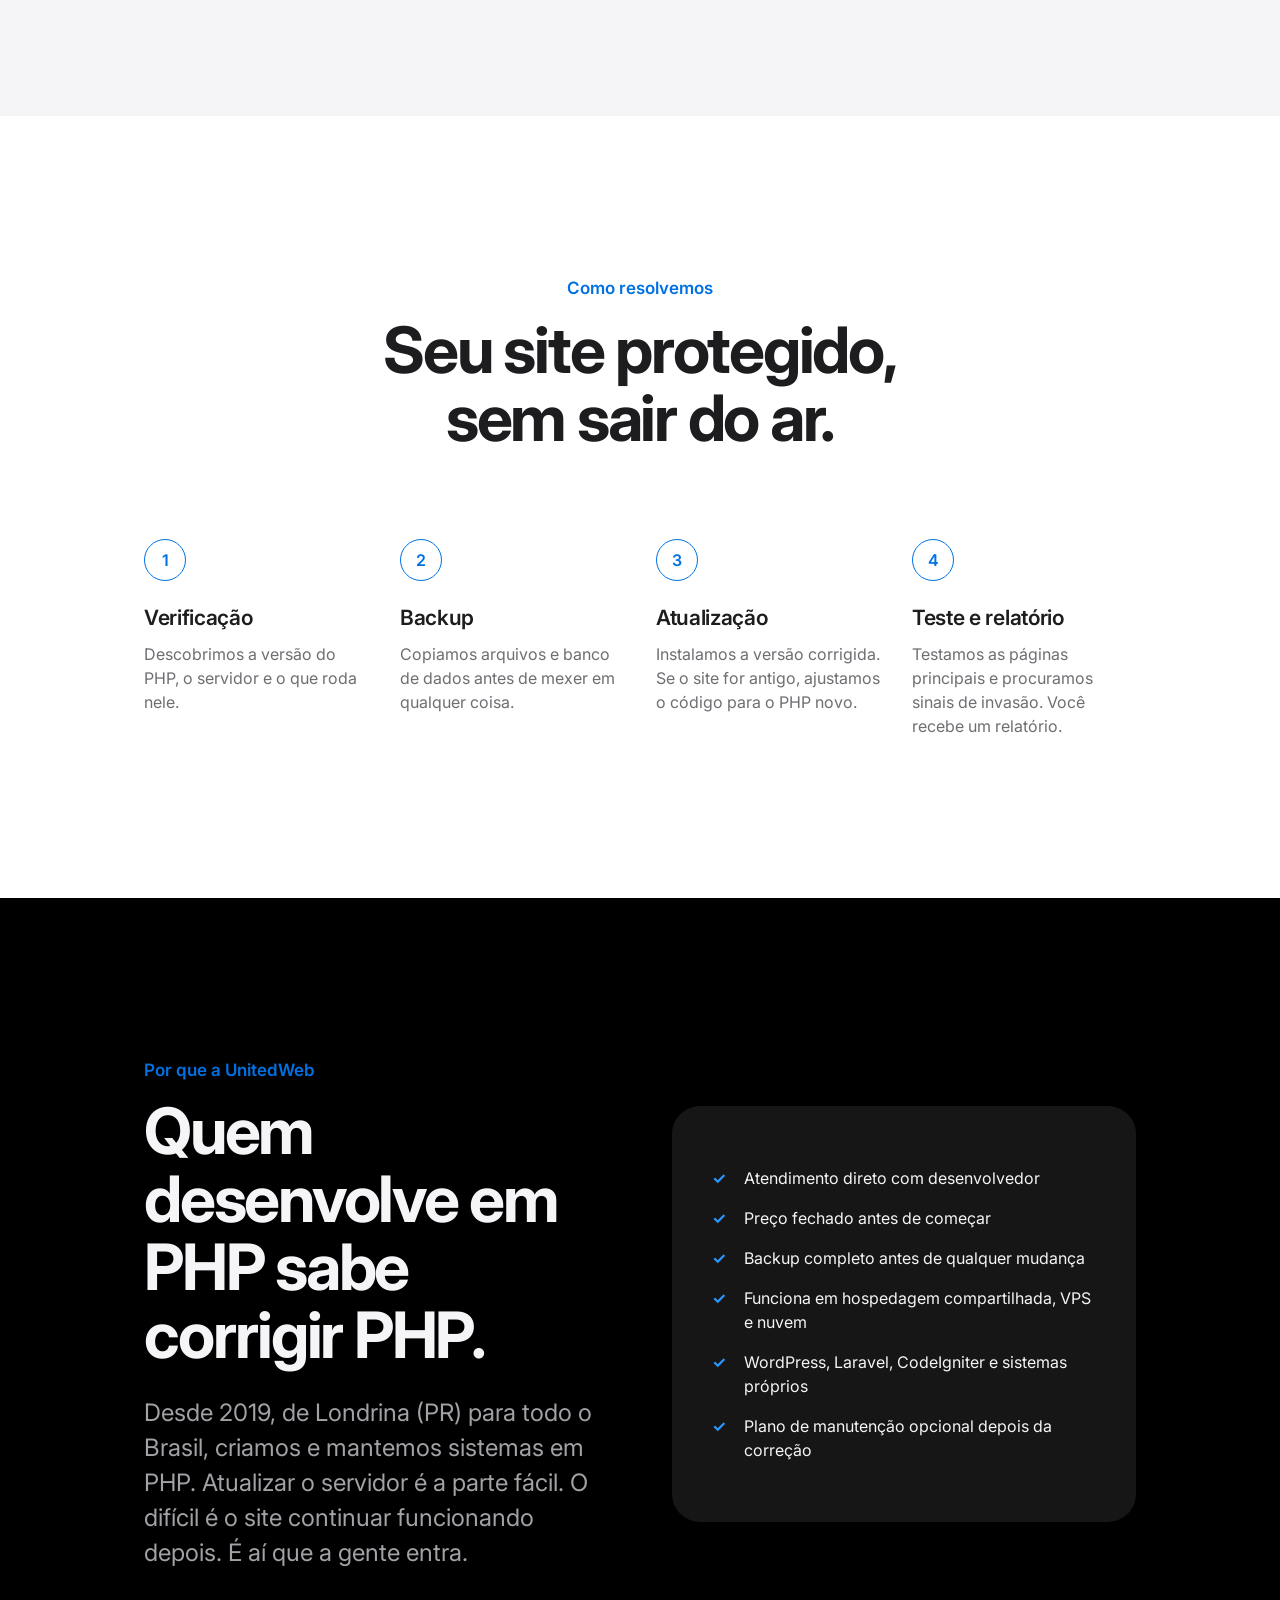
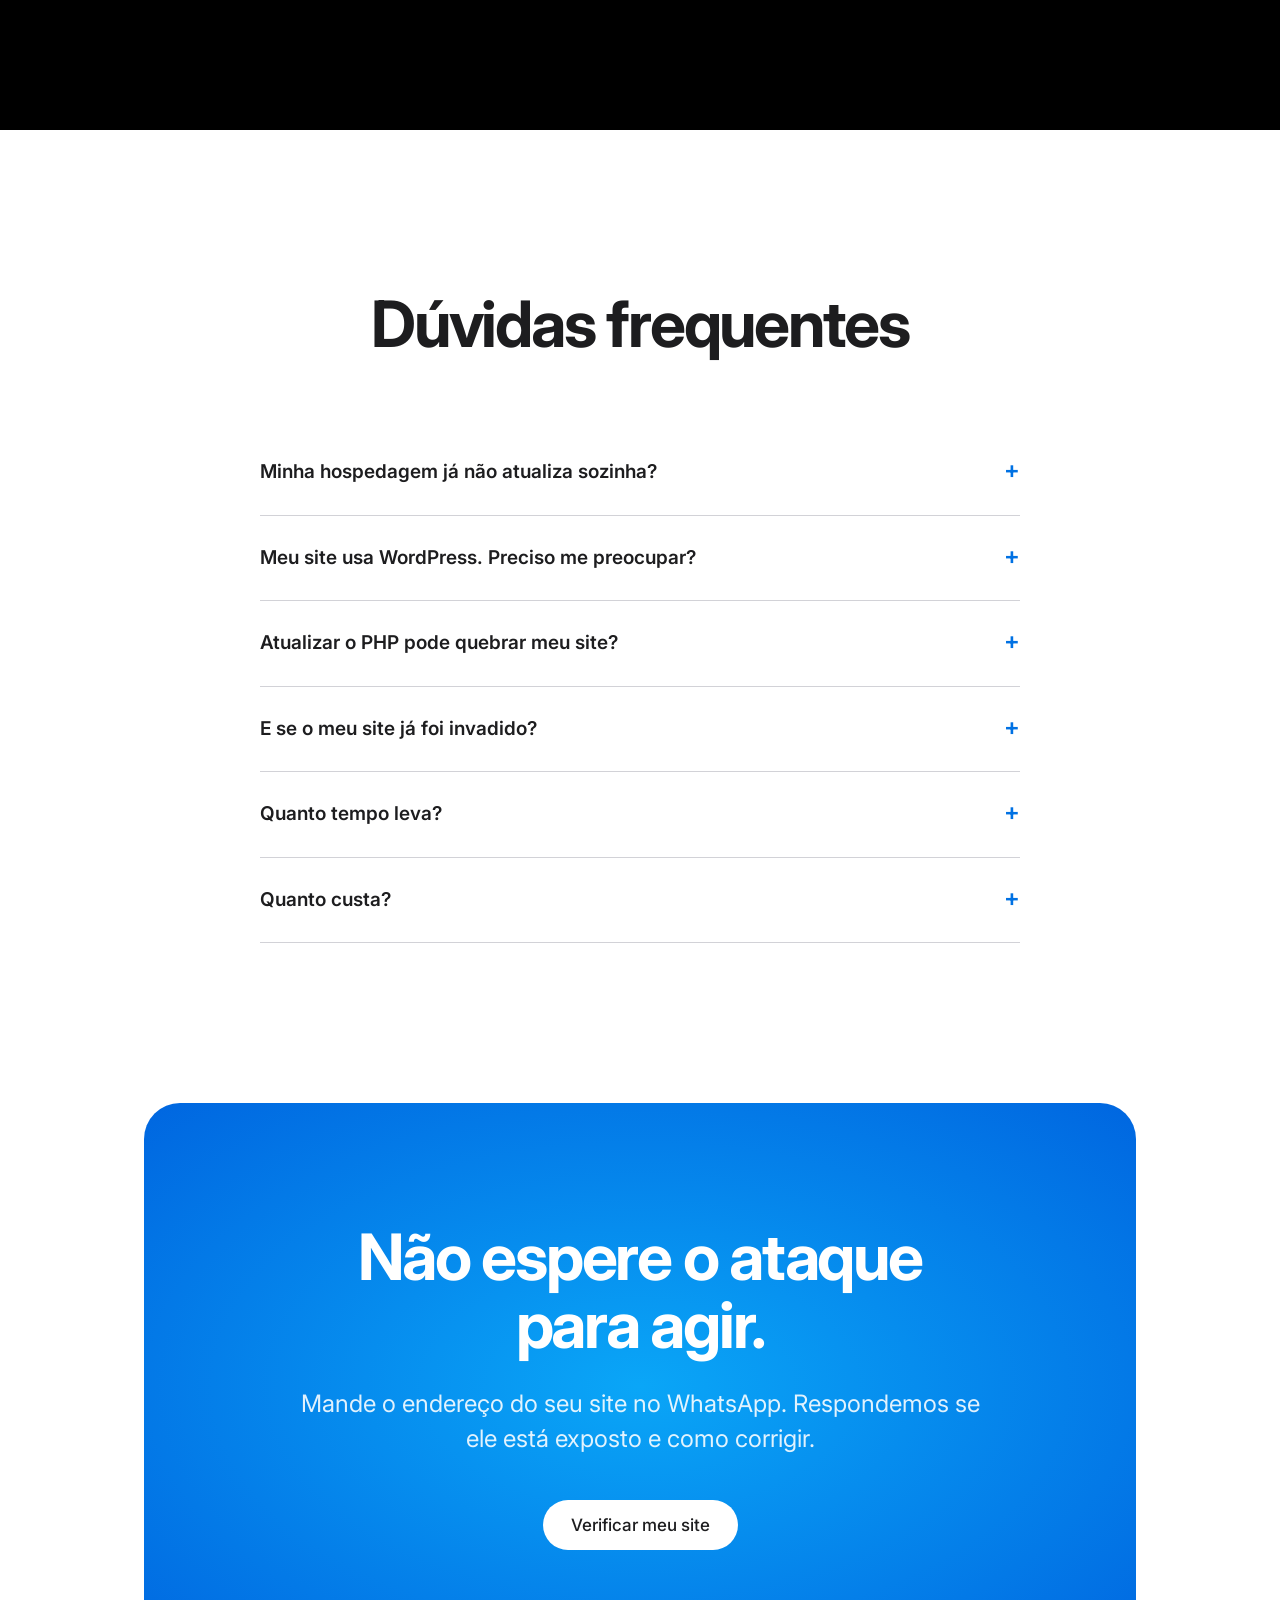
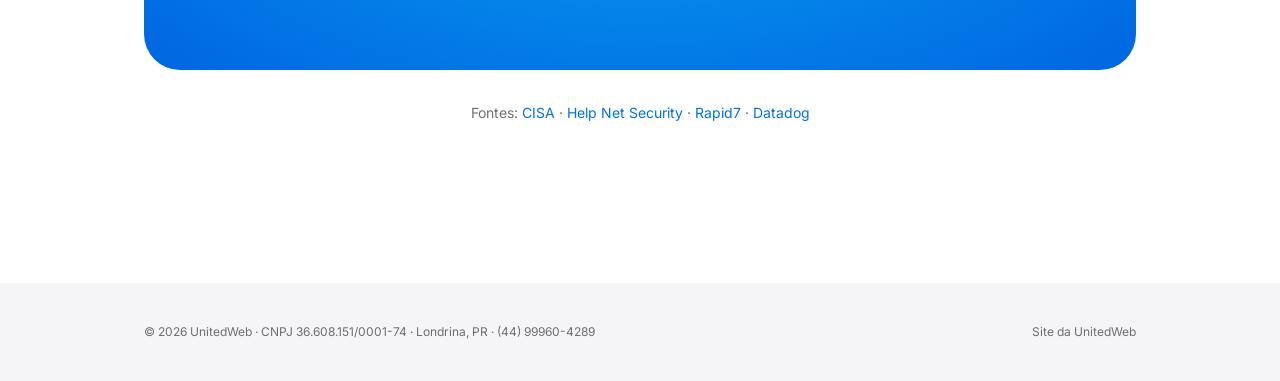
==== commit 6f7f4782: "feat: hero com mais respiro, seção de IA e ícones de traço Co-Authored-By: Claude Opus 5.5 <noreply@" ====
--- a/php2shell/index.html
+++ b/php2shell/index.html
@@ -62,7 +62,7 @@
         <h2>Confira a versão do seu PHP.</h2>
         <p class="lead">Se a versão do seu servidor for menor que a da coluna "corrigida", o site está exposto.</p>
       </div>
-      <div class="card" style="max-width:720px;margin:48px auto 0">
+      <div class="card" style="max-width:720px;margin:88px auto 0">
         <table class="versions">
           <thead><tr><th>Linha do PHP</th><th>Versão corrigida</th><th>Situação</th></tr></thead>
           <tbody>
@@ -95,7 +95,7 @@
 
   <section class="dark">
     <div class="wrap">
-      <div class="grid g2" style="margin-top:0;align-items:center">
+      <div class="split">
         <div>
           <p class="eyebrow">Por que a UnitedWeb</p>
           <h2>Quem desenvolve em PHP sabe corrigir PHP.</h2>
--- a/styles.css
+++ b/styles.css
@@ -3,14 +3,16 @@
   --blue-dark: #0060c4;
   --brand-a: #0aa6f7;
   --brand-b: #0066e0;
+  --ai-a: #2997ff;
+  --ai-b: #a259ff;
   --ink: #1d1d1f;
   --muted: #6e6e73;
   --line: #d2d2d7;
   --soft: #f5f5f7;
   --white: #fff;
   --danger: #e30000;
-  --radius: 22px;
-  --max: 1080px;
+  --radius: 28px;
+  --max: 1040px;
 }
 
 * { box-sizing: border-box; margin: 0; padding: 0; }
@@ -26,8 +28,8 @@
 a { color: var(--blue); text-decoration: none; }
 a:hover { text-decoration: underline; }
 
-.wrap { max-width: var(--max); margin: 0 auto; padding: 0 22px; }
-section { padding: 96px 0; }
+.wrap { max-width: var(--max); margin: 0 auto; padding: 0 24px; }
+section { padding: 160px 0; }
 .soft { background: var(--soft); }
 .dark { background: #000; color: #f5f5f7; }
 .dark .muted { color: #a1a1a6; }
@@ -38,104 +40,119 @@
   background: rgba(255,255,255,.8);
   backdrop-filter: saturate(180%) blur(20px);
   -webkit-backdrop-filter: saturate(180%) blur(20px);
-  border-bottom: 1px solid rgba(0,0,0,.08);
+  border-bottom: 1px solid rgba(0,0,0,.06);
 }
 .nav .wrap { display: flex; align-items: center; justify-content: space-between; height: 52px; gap: 16px; }
 .logo { color: #000; font-weight: 900; font-size: 24px; letter-spacing: -.08em; line-height: 1; }
 .logo:hover { text-decoration: none; }
-.nav-links { display: flex; gap: 24px; font-size: 13px; }
+.nav-links { display: flex; gap: 28px; font-size: 13px; }
 .nav-links a { color: var(--ink); opacity: .8; }
 .nav-links a:hover { opacity: 1; text-decoration: none; }
 @media (max-width: 760px) { .nav-links { display: none; } }
 
-.eyebrow { font-size: 17px; font-weight: 600; color: var(--blue); margin-bottom: 8px; }
+.eyebrow { font-size: 17px; font-weight: 600; color: var(--blue); margin-bottom: 14px; }
 .eyebrow.red { color: var(--danger); }
-h1 { font-size: clamp(40px, 7vw, 80px); line-height: 1.05; letter-spacing: -.035em; font-weight: 700; }
-h2 { font-size: clamp(32px, 5vw, 56px); line-height: 1.08; letter-spacing: -.03em; font-weight: 700; }
-h3 { font-size: 22px; line-height: 1.2; letter-spacing: -.015em; font-weight: 600; margin-bottom: 8px; }
-.lead { font-size: clamp(19px, 2.4vw, 24px); line-height: 1.4; color: var(--muted); margin-top: 18px; max-width: 760px; }
+.eyebrow.ai { background: linear-gradient(90deg, var(--ai-a), var(--ai-b)); -webkit-background-clip: text; background-clip: text; color: transparent; }
+h1 { font-size: clamp(48px, 8.5vw, 96px); line-height: 1.02; letter-spacing: -.045em; font-weight: 700; }
+h2 { font-size: clamp(36px, 5.5vw, 64px); line-height: 1.06; letter-spacing: -.035em; font-weight: 700; }
+h3 { font-size: 21px; line-height: 1.25; letter-spacing: -.015em; font-weight: 600; margin-bottom: 10px; }
+.lead { font-size: clamp(19px, 2.2vw, 24px); line-height: 1.45; color: var(--muted); margin-top: 28px; max-width: 680px; }
 .center .lead { margin-left: auto; margin-right: auto; }
 .muted { color: var(--muted); }
 .small { font-size: 14px; }
+.grad-ai { background: linear-gradient(90deg, var(--ai-a), var(--ai-b)); -webkit-background-clip: text; background-clip: text; color: transparent; }
 
-.btns { display: flex; flex-wrap: wrap; gap: 14px; margin-top: 32px; align-items: center; }
+.btns { display: flex; flex-wrap: wrap; gap: 24px; margin-top: 44px; align-items: center; }
 .center .btns { justify-content: center; }
 .btn {
   display: inline-flex; align-items: center; justify-content: center; gap: 8px;
-  min-height: 48px; padding: 0 26px; border-radius: 980px;
+  min-height: 50px; padding: 0 28px; border-radius: 980px;
   background: var(--blue); color: #fff; font-size: 17px; font-weight: 500;
   border: 0; cursor: pointer; transition: background .2s;
 }
 .btn:hover { background: var(--blue-dark); text-decoration: none; }
-.btn.ghost { background: transparent; color: var(--blue); border: 1px solid var(--blue); }
-.btn.ghost:hover { background: rgba(0,113,227,.06); }
 .btn.white { background: #fff; color: var(--ink); }
+.link-arrow { font-size: 17px; }
 .link-arrow::after { content: " ›"; }
 
-.hero { padding: 120px 0 96px; }
-.hero-brand {
+.hero { padding: 180px 0 160px; }
+.pill {
+  display: inline-block; margin-bottom: 36px; padding: 8px 18px; border-radius: 980px;
+  background: var(--soft); color: var(--ink); font-size: 14px; font-weight: 500;
+}
+.pill:hover { text-decoration: none; background: #ececf0; }
+.pill b { font-weight: 600; margin-right: 6px; }
+.hero-visual {
+  margin: 120px auto 0; max-width: 980px; aspect-ratio: 16 / 7; border-radius: 36px;
   background: radial-gradient(ellipse at center, var(--brand-a) 0%, var(--brand-b) 100%);
-  color: #fff;
+  display: grid; place-items: center; color: #fff;
 }
-.hero-brand .lead { color: rgba(255,255,255,.88); }
-.hero-brand .eyebrow { color: #fff; opacity: .9; }
-.hero-mark { font-size: clamp(72px, 14vw, 150px); font-weight: 900; letter-spacing: -.08em; line-height: 1; margin-bottom: 28px; }
+.hero-visual span { font-size: clamp(80px, 16vw, 180px); font-weight: 900; letter-spacing: -.08em; line-height: 1; }
+.trust { display: flex; flex-wrap: wrap; justify-content: center; gap: 12px 36px; margin-top: 56px; color: var(--muted); font-size: 14px; }
 
-.alert-bar { background: #1d1d1f; color: #f5f5f7; font-size: 14px; text-align: center; padding: 12px 22px; }
-.alert-bar a { color: #2997ff; }
+.alert-bar { background: #1d1d1f; color: #f5f5f7; font-size: 14px; text-align: center; padding: 12px 24px; }
+.alert-bar a { color: #2997ff; font-size: inherit; }
 
-.grid { display: grid; gap: 20px; margin-top: 56px; }
-.g2 { grid-template-columns: repeat(auto-fit, minmax(min(300px, 100%), 1fr)); }
-.g3 { grid-template-columns: repeat(auto-fit, minmax(min(260px, 100%), 1fr)); }
-.card { background: var(--white); border-radius: var(--radius); padding: 32px; }
+.grid { display: grid; gap: 24px; margin-top: 88px; }
+.g2 { grid-template-columns: repeat(auto-fit, minmax(min(420px, 100%), 1fr)); }
+.g3 { grid-template-columns: repeat(auto-fit, minmax(min(280px, 100%), 1fr)); }
+.split { display: grid; gap: 64px; align-items: center; grid-template-columns: repeat(auto-fit, minmax(min(360px, 100%), 1fr)); }
+.card { background: var(--white); border-radius: var(--radius); padding: 44px 40px; }
 .soft .card { background: var(--white); }
 section:not(.soft) .card { background: var(--soft); }
-section.dark .card { background: #1d1d1f; }
+section.dark .card { background: #161617; }
 .card p { color: var(--muted); }
 .dark .card p { color: #a1a1a6; }
-.icon { font-size: 30px; margin-bottom: 14px; }
+.icon { width: 36px; height: 36px; margin-bottom: 28px; color: var(--blue); }
+.dark .icon { color: var(--ai-a); }
+.icon svg { width: 100%; height: 100%; fill: none; stroke: currentColor; stroke-width: 1.6; stroke-linecap: round; stroke-linejoin: round; }
 
-.stats { display: grid; grid-template-columns: repeat(auto-fit, minmax(min(160px, 100%), 1fr)); gap: 32px; margin-top: 56px; }
-.stat strong { display: block; font-size: clamp(40px, 6vw, 64px); letter-spacing: -.04em; line-height: 1; font-weight: 700;
+.stats { display: grid; grid-template-columns: repeat(auto-fit, minmax(min(180px, 100%), 1fr)); gap: 48px; margin-top: 88px; }
+.stat strong { display: block; font-size: clamp(44px, 6vw, 72px); letter-spacing: -.045em; line-height: 1; font-weight: 700;
   background: linear-gradient(135deg, var(--brand-a), var(--brand-b)); -webkit-background-clip: text; background-clip: text; color: transparent; }
-.stat span { display: block; margin-top: 8px; color: var(--muted); }
+.stat span { display: block; margin-top: 12px; color: var(--muted); }
 
-.steps { counter-reset: s; display: grid; gap: 20px; margin-top: 56px; grid-template-columns: repeat(auto-fit, minmax(min(220px, 100%), 1fr)); }
+.steps { counter-reset: s; display: grid; gap: 48px 32px; margin-top: 88px; grid-template-columns: repeat(auto-fit, minmax(min(200px, 100%), 1fr)); }
 .step { counter-increment: s; }
 .step::before { content: counter(s); display: grid; place-items: center; width: 40px; height: 40px; border-radius: 50%;
-  background: var(--blue); color: #fff; font-weight: 600; margin-bottom: 16px; }
+  border: 1.5px solid var(--blue); color: var(--blue); font-weight: 600; margin-bottom: 24px; }
 
-.tags { display: flex; flex-wrap: wrap; gap: 10px; margin-top: 40px; justify-content: center; }
+.tags { display: flex; flex-wrap: wrap; gap: 10px; margin-top: 64px; justify-content: center; }
 .tags span { padding: 8px 16px; border-radius: 980px; background: var(--white); border: 1px solid var(--line); font-size: 15px; }
 
-.check { list-style: none; margin-top: 16px; }
-.check li { padding-left: 30px; position: relative; margin: 10px 0; }
+.check { list-style: none; }
+.check li { padding-left: 32px; position: relative; margin: 16px 0; }
 .check li::before { content: "✓"; position: absolute; left: 0; color: var(--blue); font-weight: 700; }
+.dark .check li::before { color: var(--ai-a); }
 
-table.versions { font-variant-numeric: tabular-nums; width: 100%; border-collapse: collapse; margin-top: 24px; font-size: 16px; }
-.versions th, .versions td { text-align: left; padding: 14px 12px; border-bottom: 1px solid var(--line); }
+table.versions { font-variant-numeric: tabular-nums; width: 100%; border-collapse: collapse; font-size: 16px; }
+.versions th, .versions td { text-align: left; padding: 16px 12px; border-bottom: 1px solid var(--line); }
 .versions th { color: var(--muted); font-weight: 500; font-size: 14px; }
 .versions td strong { color: #1a7f37; }
 
-details { border-bottom: 1px solid var(--line); padding: 22px 0; }
+details { border-bottom: 1px solid var(--line); padding: 28px 0; }
 details summary { cursor: pointer; font-size: 19px; font-weight: 600; list-style: none; display: flex; justify-content: space-between; gap: 16px; }
 details summary::after { content: "+"; color: var(--blue); font-size: 24px; line-height: 1; }
 details[open] summary::after { content: "−"; }
-details p { margin-top: 12px; color: var(--muted); max-width: 820px; }
-.faq { max-width: 820px; margin: 48px auto 0; }
+details p { margin-top: 14px; color: var(--muted); max-width: 760px; }
+.faq { max-width: 760px; margin: 72px auto 0; }
 
-.cta-box { border-radius: 30px; padding: 72px 32px; text-align: center; color: #fff;
+.cta-box { border-radius: 36px; padding: 120px 32px; text-align: center; color: #fff;
   background: radial-gradient(ellipse at center, var(--brand-a), var(--brand-b)); }
 .cta-box .lead { color: rgba(255,255,255,.88); }
 
-footer { background: var(--soft); color: var(--muted); font-size: 12px; padding: 32px 0; }
+footer { background: var(--soft); color: var(--muted); font-size: 12px; padding: 40px 0; }
 footer .wrap { display: flex; flex-wrap: wrap; justify-content: space-between; gap: 12px; }
 footer a { color: var(--muted); }
 
 .sticky-cta { display: none; }
 @media (max-width: 760px) {
-  section { padding: 72px 0; }
-  .hero { padding: 88px 0 72px; }
+  section { padding: 104px 0; }
+  .hero { padding: 112px 0 104px; }
+  .hero-visual { margin-top: 72px; aspect-ratio: 4 / 3; border-radius: 28px; }
+  .grid, .stats, .steps { margin-top: 56px; }
+  .card { padding: 36px 28px; }
+  .cta-box { padding: 88px 24px; }
   .sticky-cta { display: block; position: fixed; left: 16px; right: 16px; bottom: 16px; z-index: 60; }
   .sticky-cta .btn { width: 100%; box-shadow: 0 8px 30px rgba(0,0,0,.25); }
   body.has-sticky { padding-bottom: 80px; }
